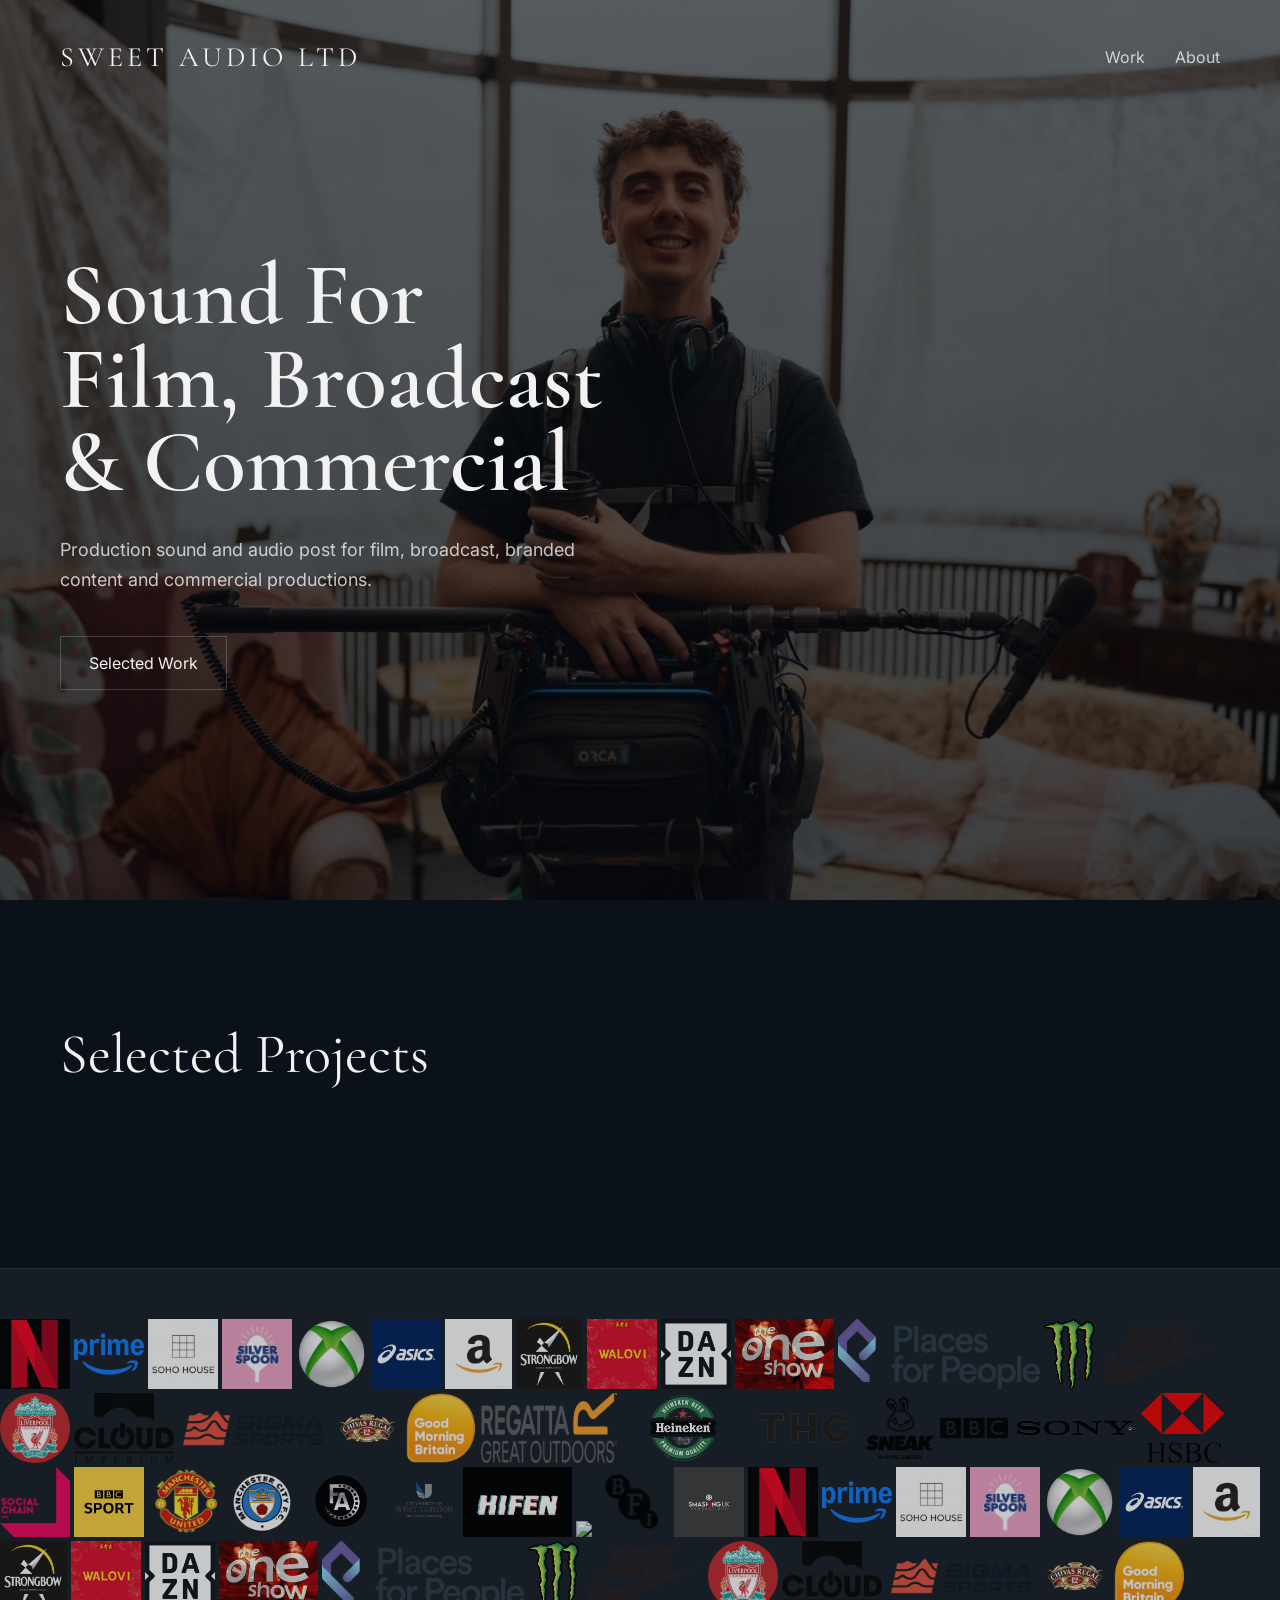
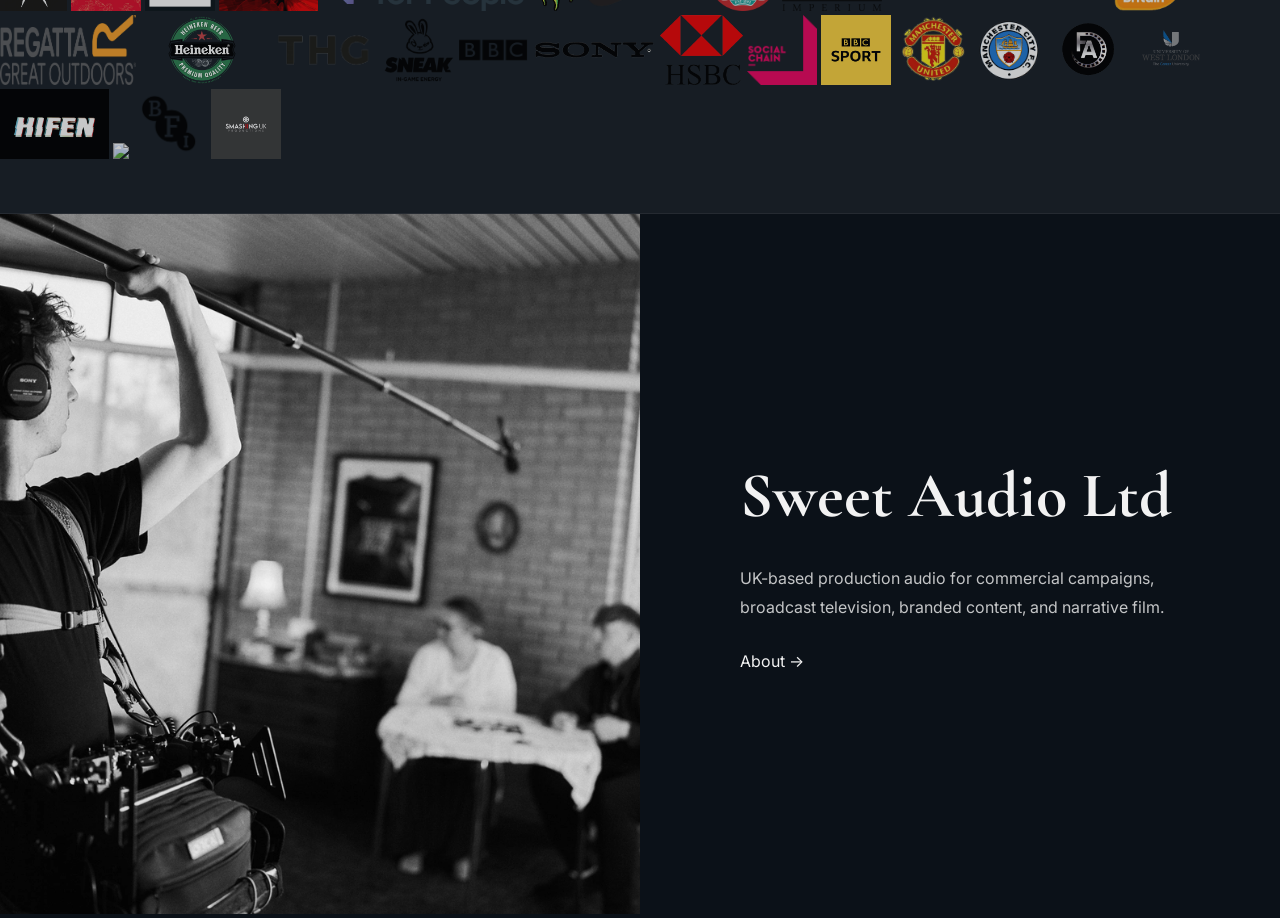
==== index.html @ a920b4ce "Update index.html new track" ====
<!DOCTYPE html>
<html lang="en">
<head>
  <link rel="preload" as="image" href="images/bts/hero.webp">
  <meta charset="UTF-8" />
  <meta name="viewport" content="width=device-width, initial-scale=1.0" />
  <title>Sweet Audio Ltd</title>

  <link rel="stylesheet" href="css/style.css" />

  <link rel="preconnect" href="https://fonts.googleapis.com">
  <link href="https://fonts.googleapis.com/css2?family=Cormorant+Garamond:wght@400;600&family=Inter:wght@300;400;500;600&display=swap" rel="stylesheet">
</head>

<body>

  <header class="hero">

    <div class="hero-bg"></div>

    <nav>
      <div class="logo">
        SWEET AUDIO LTD
      </div>

      <div class="nav-links">
        <a href="work.html">Work</a>
        <a href="about.html">About</a>
      </div>
    </nav>

    <div class="hero-content">
      <h1>
    Sound For<br>
    Film, Broadcast<br>
    & Commercial
  </h1>

      <p>
  Production sound and audio post for film, broadcast, branded content and commercial productions.
      </p>

      <a class="cta" href="work.html">
        Selected Work
      </a>
    </div>

  </header>

  <section class="featured">

    <div class="section-title">
      Selected Projects
    </div>

    <div class="projects-grid" id="projects-grid"></div>

  </section>

  <section class="logo-strip">

    <div class="logo-track" id="logoTrack">

  <img src="images/logos/netflix.png">
  <img src="images/logos/prime.png">
  <img src="images/logos/soho.png">
  <img src="images/logos/silver.png">
  <img src="images/logos/xbox.png">
  <img src="images/logos/asics.png">
  <img src="images/logos/amazon.png">
  <img src="images/logos/strongbow.png">
  <img src="images/logos/walovi.png">
  <img src="images/logos/dazn.png">
  <img src="images/logos/tos.png">
  <img src="images/logos/pfp.png">
  <img src="images/logos/monster.png">
  <img src="images/logos/nike.png">
  <img src="images/logos/lcfc.png">
  <img src="images/logos/cig.png">
  <img src="images/logos/sigma.png">
  <img src="images/logos/chivas.png">
  <img src="images/logos/gmb.png">
  <img src="images/logos/regatta.png">
  <img src="images/logos/heineken.png">
  <img src="images/logos/thg.png">
  <img src="images/logos/sneak.png">
  <img src="images/logos/bbc.png">
  <img src="images/logos/sony.png">
  <img src="images/logos/hsbc.png">
  <img src="images/logos/social.png">
  <img src="images/logos/bbcsport.png">
  <img src="images/logos/mufc.png">
  <img src="images/logos/mcfc.png">
  <img src="images/logos/fusion.png">
  <img src="images/logos/uwl.png">
  <img src="images/logos/hifen.png">
  <img src="images/logos/mol.png">
  <img src="images/logos/bfi.png">
  <img src="images/logos/smashing.png">

  <!-- duplicate for infinite loop -->

  <img src="images/logos/netflix.png">
  <img src="images/logos/prime.png">
  <img src="images/logos/soho.png">
  <img src="images/logos/silver.png">
  <img src="images/logos/xbox.png">
  <img src="images/logos/asics.png">
  <img src="images/logos/amazon.png">
  <img src="images/logos/strongbow.png">
  <img src="images/logos/walovi.png">
  <img src="images/logos/dazn.png">
  <img src="images/logos/tos.png">
  <img src="images/logos/pfp.png">
  <img src="images/logos/monster.png">
  <img src="images/logos/nike.png">
  <img src="images/logos/lcfc.png">
  <img src="images/logos/cig.png">
  <img src="images/logos/sigma.png">
  <img src="images/logos/chivas.png">
  <img src="images/logos/gmb.png">
  <img src="images/logos/regatta.png">
  <img src="images/logos/heineken.png">
  <img src="images/logos/thg.png">
  <img src="images/logos/sneak.png">
  <img src="images/logos/bbc.png">
  <img src="images/logos/sony.png">
  <img src="images/logos/hsbc.png">
  <img src="images/logos/social.png">
  <img src="images/logos/bbcsport.png">
  <img src="images/logos/mufc.png">
  <img src="images/logos/mcfc.png">
  <img src="images/logos/fusion.png">
  <img src="images/logos/uwl.png">
  <img src="images/logos/hifen.png">
  <img src="images/logos/mol.png">
  <img src="images/logos/bfi.png">
  <img src="images/logos/smashing.png">
</div>

  </section>

  <section class="about-preview">

    <div class="about-image">
      <img src="images/bts/boom-bw.webp">
    </div>

    <div class="about-text">

      <h2>
        Sweet Audio Ltd
      </h2>

      <p>
        UK-based production audio for commercial campaigns,
        broadcast television, branded content, and narrative film.
      </p>

      <a href="about.html">
        About →
      </a>

    </div>

  </section>

  <script src="js/projects.js"></script>
  <script src="js/main.js"></script>

</body>
</html>
---- css/style.css ----
*{
  margin:0;
  padding:0;
  box-sizing:border-box;
}

body{
  background:#0b1118;
  color:#f2f2f2;
  font-family:'Inter',sans-serif;
}

a{
  color:inherit;
  text-decoration:none;
}

.hero{
  height:100vh;
  position:relative;
  overflow:hidden;
}

.hero-bg{
  position:absolute;
  inset:0;

  background:
    linear-gradient(rgba(5,8,12,.65),rgba(5,8,12,.75)),
    url('../images/bts/hero.webp');

  background-size:cover;
  background-position:center;

  transform:scale(1.03);

  will-change: transform;

  opacity:0;

  animation:
    heroFade 1.2s ease forwards,
    slowZoom 30s linear infinite alternate;
}

@keyframes slowZoom{
  from{
    transform:scale(1.03);
  }

  to{
    transform:scale(1.05);
  }
}

@keyframes heroFade{
  from{
    opacity:0;
  }

  to{
    opacity:1;
  }
}

nav{
  position:relative;
  z-index:2;

  display:flex;
  justify-content:space-between;
  align-items:center;

  padding:40px 60px;
}

.logo{
  font-family:'Cormorant Garamond',serif;
  font-size:28px;
  letter-spacing:4px;
}

.nav-links{
  display:flex;
  gap:30px;
}

.nav-links a{
  opacity:.8;
  transition:.3s;
}

.nav-links a:hover{
  opacity:1;
}

.hero-content{
  position:relative;
  z-index:2;

  max-width:900px;

  padding:140px 60px;
}

.hero-content h1{
  font-family:'Cormorant Garamond',serif;

  font-size:88px;
  line-height:.95;

  font-weight:600;

  margin-bottom:30px;
}

.hero-content p{
  max-width:550px;

  font-size:18px;
  line-height:1.7;

  opacity:.8;

  margin-bottom:40px;
}

.cta{
  border:1px solid rgba(255,255,255,.2);

  padding:16px 28px;

  display:inline-block;

  transition:.3s;
}

.cta:hover{
  background:white;
  color:black;
}

.featured{
  padding:120px 60px;
}

.section-title{
  font-family:'Cormorant Garamond',serif;

  font-size:56px;

  margin-bottom:60px;
}

.projects-grid{
  display:grid;

  grid-template-columns:repeat(auto-fit,minmax(280px,1fr));

  gap:30px;
}

.project-card{
  position:relative;

  overflow:hidden;

  background:#111927;
}

.project-card img{
  width:100%;
  height:500px;

  object-fit:cover;

  transition:1s;
}

.project-card:hover img{
  transform:scale(1.05);
}

.project-overlay{
  position:absolute;

  inset:0;

  display:flex;
  flex-direction:column;
  justify-content:flex-end;

  padding:30px;

  background:linear-gradient(transparent,rgba(0,0,0,.85));
}

.project-overlay h3{
  font-size:30px;

  font-family:'Cormorant Garamond',serif;
}

.project-overlay p{
  opacity:.7;

  margin-top:10px;
}

.logo-strip{
  overflow:hidden;

  padding:50px 0;
  
  background:rgba(255,255,255,.05);

  border-top:1px solid rgba(255,255,255,.06);
  border-bottom:1px solid rgba(255,255,255,.06);
}

/*

.logo-track{
  display:flex;
  align-items:center;

  gap:55px;

  width:max-content;

  animation:scroll 90s linear infinite;
}

*/

.logo-track img{
  height:70px;

  width:auto;

  object-fit:contain;

  opacity:.8;

  filter:
    grayscale(10%)
    brightness(95%);

  transition:0.5s;
}

.logo-track img:hover{
  opacity:1;

  transform:scale(1.3);

  filter:
    grayscale(0%)
    brightness(100%);
}

@keyframes scroll{
  from{
    transform:translateX(0);
  }

  to{
    transform:translateX(-50%);
  }
}

.about-preview{
  display:grid;

  grid-template-columns:1fr 1fr;

  min-height:700px;
}

.about-image img{
  width:100%;
  height:100%;

  object-fit:cover;
}

.about-text{
  padding:100px;

  display:flex;
  flex-direction:column;
  justify-content:center;
}

.about-text h2{
  font-size:64px;

  font-family:'Cormorant Garamond',serif;

  margin-bottom:30px;
}

.about-text p{
  line-height:1.8;

  opacity:.8;

  max-width:500px;

  margin-bottom:30px;
}

@media(max-width:900px){

  .hero-content h1{
    font-size:56px;
  }

  nav{
    padding:30px;
  }

  .hero-content{
    padding:120px 30px;
  }

  .featured{
    padding:80px 30px;
  }

  .about-preview{
    grid-template-columns:1fr;
  }

  .about-text{
    padding:60px 30px;
  }

}

.project-fallback{
  height:500px;

  display:flex;
  flex-direction:column;
  justify-content:flex-end;

  padding:40px;

  background:
    linear-gradient(
      rgba(10,15,20,.3),
      rgba(10,15,20,.95)
    ),
    url('../images/bts/hero.jpg');

  background-size:cover;
  background-position:center;

  transition:1s;
}

.project-card:hover .project-fallback{
  transform:scale(1.03);
}

.project-fallback span{
  opacity:.6;

  margin-bottom:12px;

  letter-spacing:2px;

  text-transform:uppercase;

  font-size:12px;
}

.project-fallback h3{
  font-size:38px;

  line-height:1.1;

  font-family:'Cormorant Garamond',serif;
}

.project-overlay span{

  margin-top:12px;

  opacity:.65;

  font-size:14px;

  line-height:1.5;

}

.instagram-section{
    padding: 120px 5vw;
}

.instagram-section h2{
    font-size: 64px;
    font-weight: 300;
    margin-bottom: 60px;
}

.instagram-grid{
    display: grid;
    grid-template-columns: repeat(auto-fit,minmax(320px,1fr));
    gap: 40px;
}

.instagram-media{
    background: #111;
    border-radius: 12px;
    overflow: hidden;
}

.project-card{
  position:relative;

  overflow:hidden;

  background:#111927;

  opacity:0;
  transform:translateY(40px);

  animation:projectFade .8s ease forwards;
}

@keyframes projectFade{

  to{
    opacity:1;
    transform:translateY(0);
  }

}
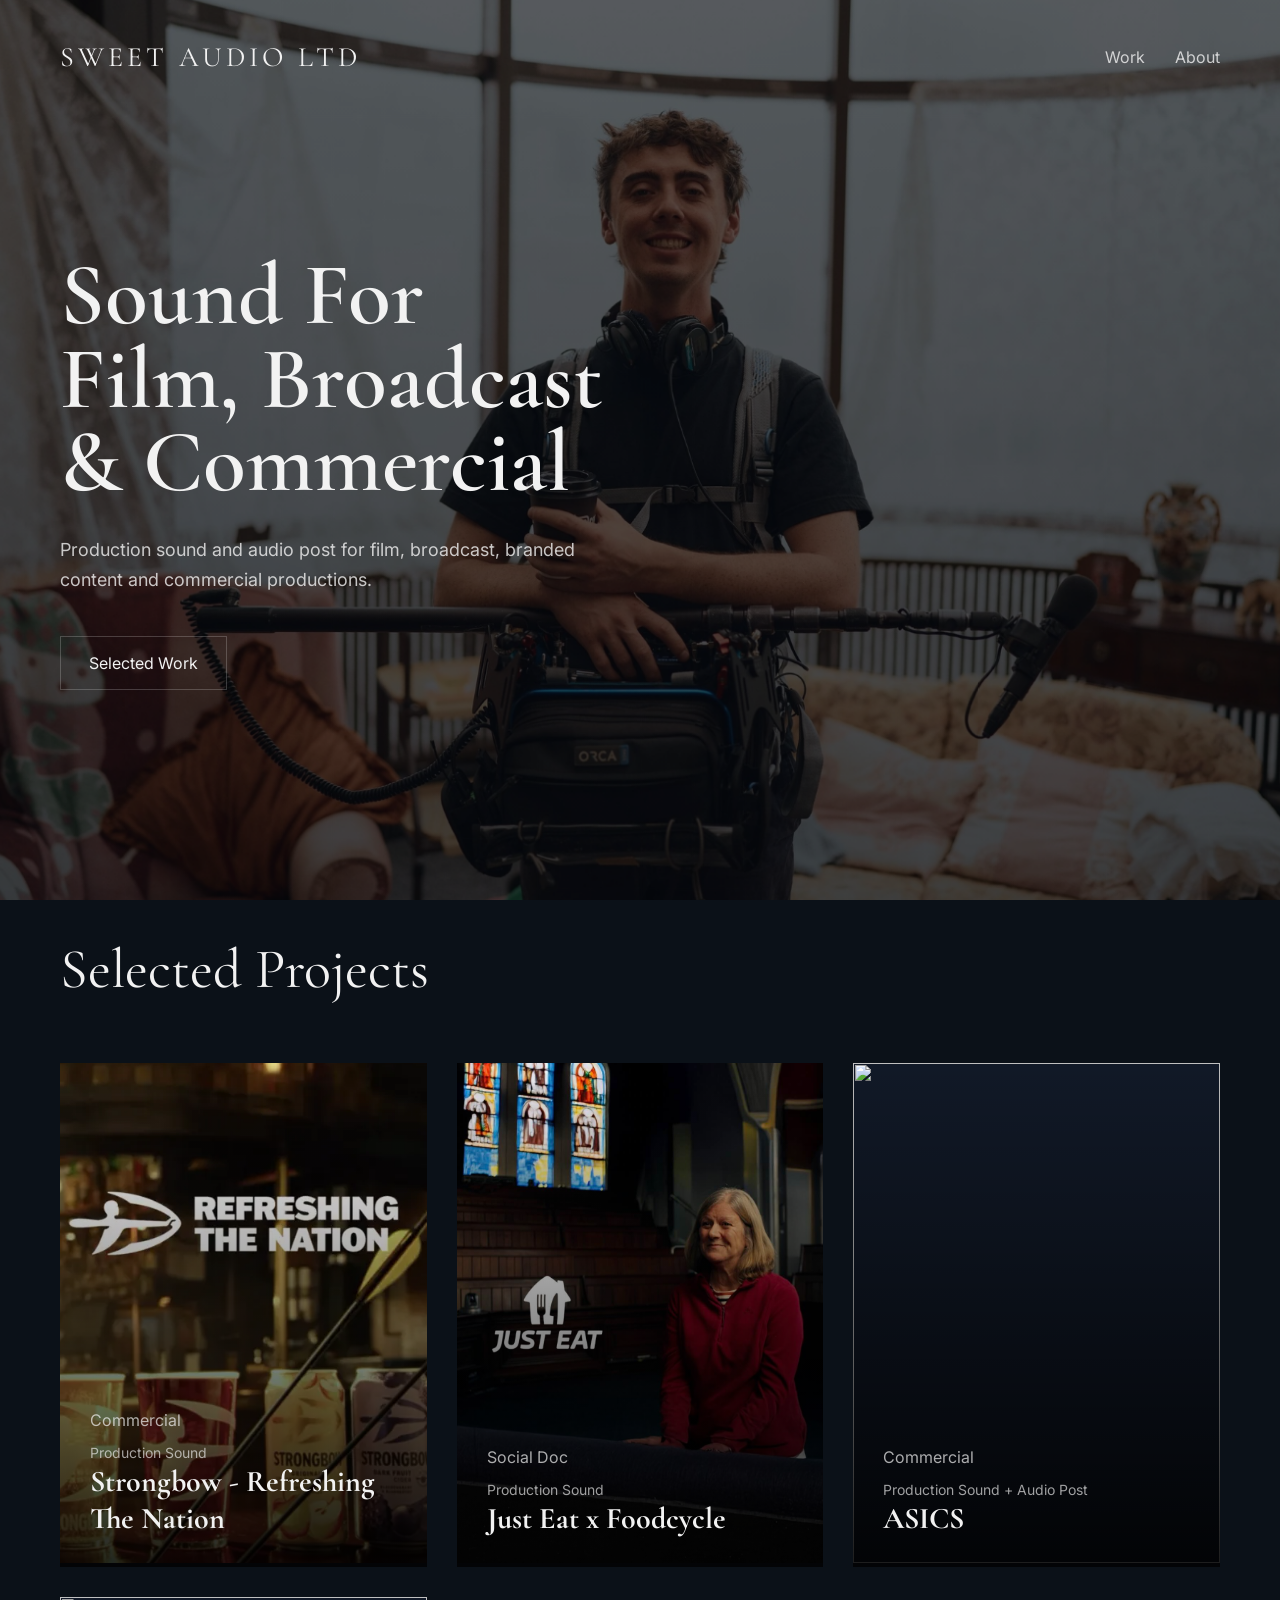
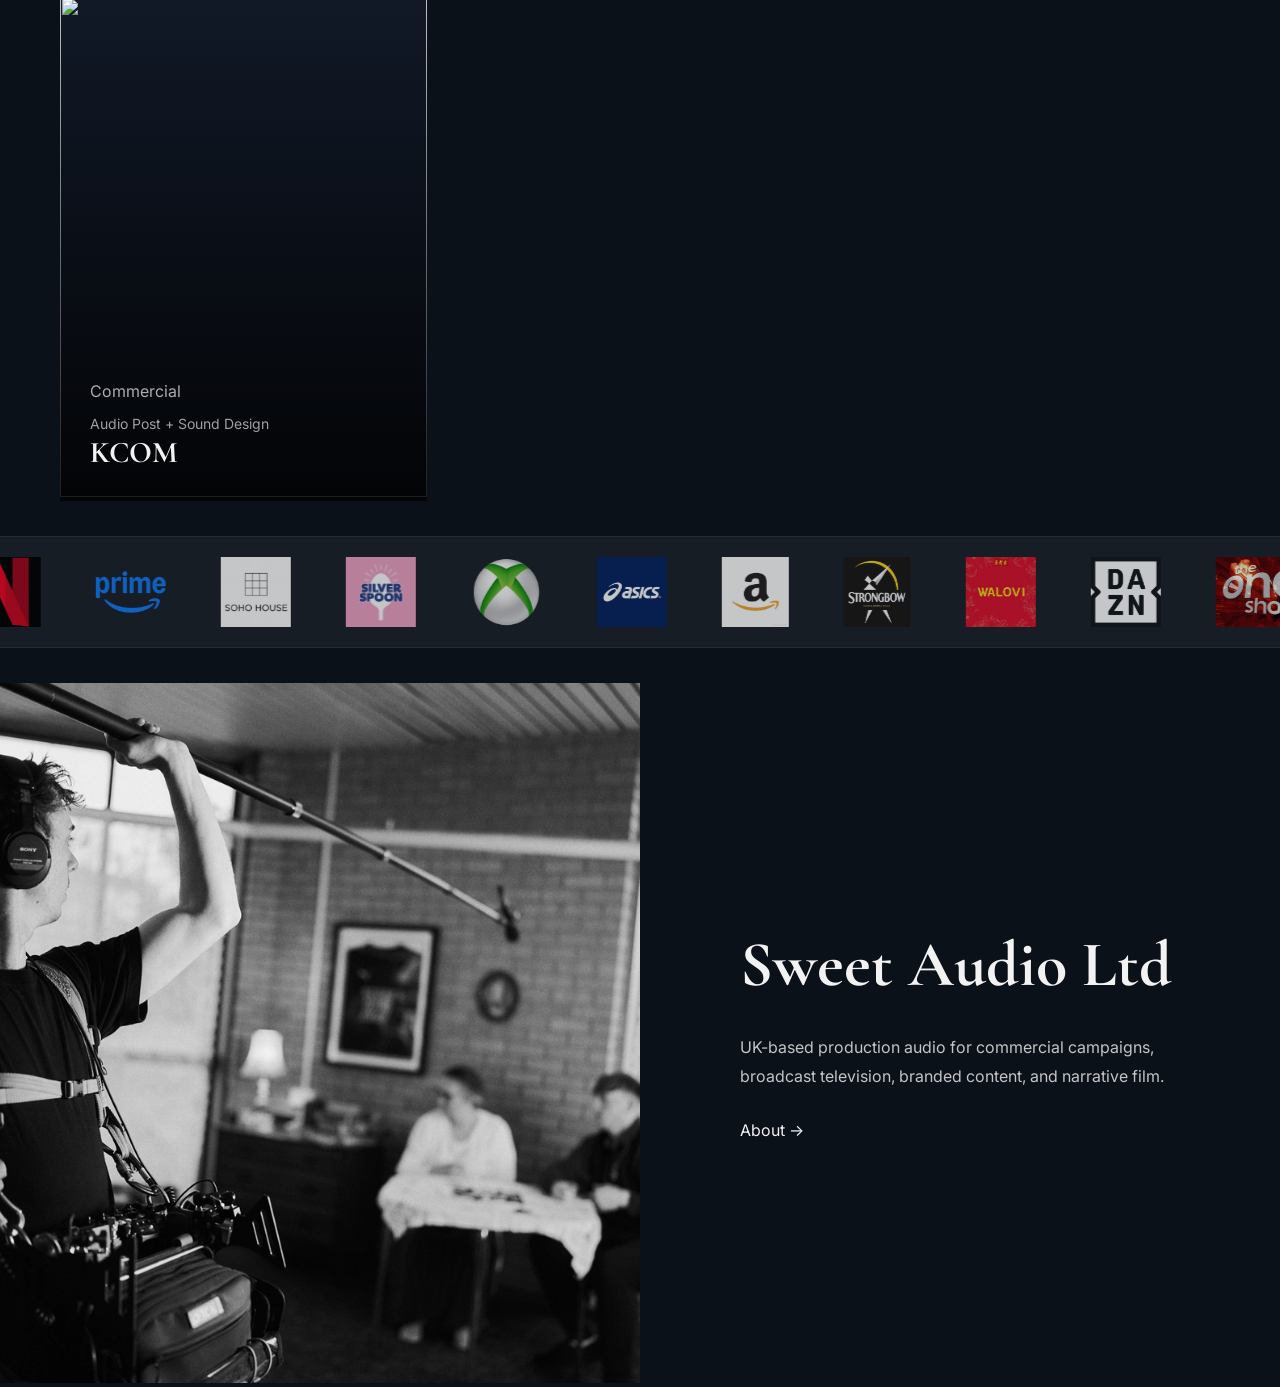
==== commit 673b23b2: "Update index.html" ====
--- a/index.html
+++ b/index.html
@@ -24,7 +24,7 @@
       </div>
 
       <div class="nav-links">
-        <a href="work.html">Work</a>
+        <a href="work">Work</a>
         <a href="about.html">About</a>
       </div>
     </nav>
@@ -40,7 +40,7 @@
   Production sound and audio post for film, broadcast, branded content and commercial productions.
       </p>
 
-      <a class="cta" href="work.html">
+      <a class="cta" href="work">
         Selected Work
       </a>
     </div>
--- a/css/style.css
+++ b/css/style.css
@@ -141,7 +141,7 @@
 }
 
 .featured{
-  padding:120px 60px;
+  padding:35px 60px;
 }
 
 .section-title{
@@ -210,7 +210,8 @@
 .logo-strip{
   overflow:hidden;
 
-  padding:50px 0;
+  padding:20px 0;
+  margin-bottom:35px;
   
   background:rgba(255,255,255,.05);
 
@@ -218,7 +219,6 @@
   border-bottom:1px solid rgba(255,255,255,.06);
 }
 
-/*
 
 .logo-track{
   display:flex;
@@ -227,11 +227,15 @@
   gap:55px;
 
   width:max-content;
-
-  animation:scroll 90s linear infinite;
-}
-
-*/
+  cursor:grab;
+  user-select:none;
+
+  will-change:transform;
+}
+
+.logo-track:active{
+  cursor:grabbing;
+}
 
 .logo-track img{
   height:70px;
@@ -257,16 +261,6 @@
   filter:
     grayscale(0%)
     brightness(100%);
-}
-
-@keyframes scroll{
-  from{
-    transform:translateX(0);
-  }
-
-  to{
-    transform:translateX(-50%);
-  }
 }
 
 .about-preview{
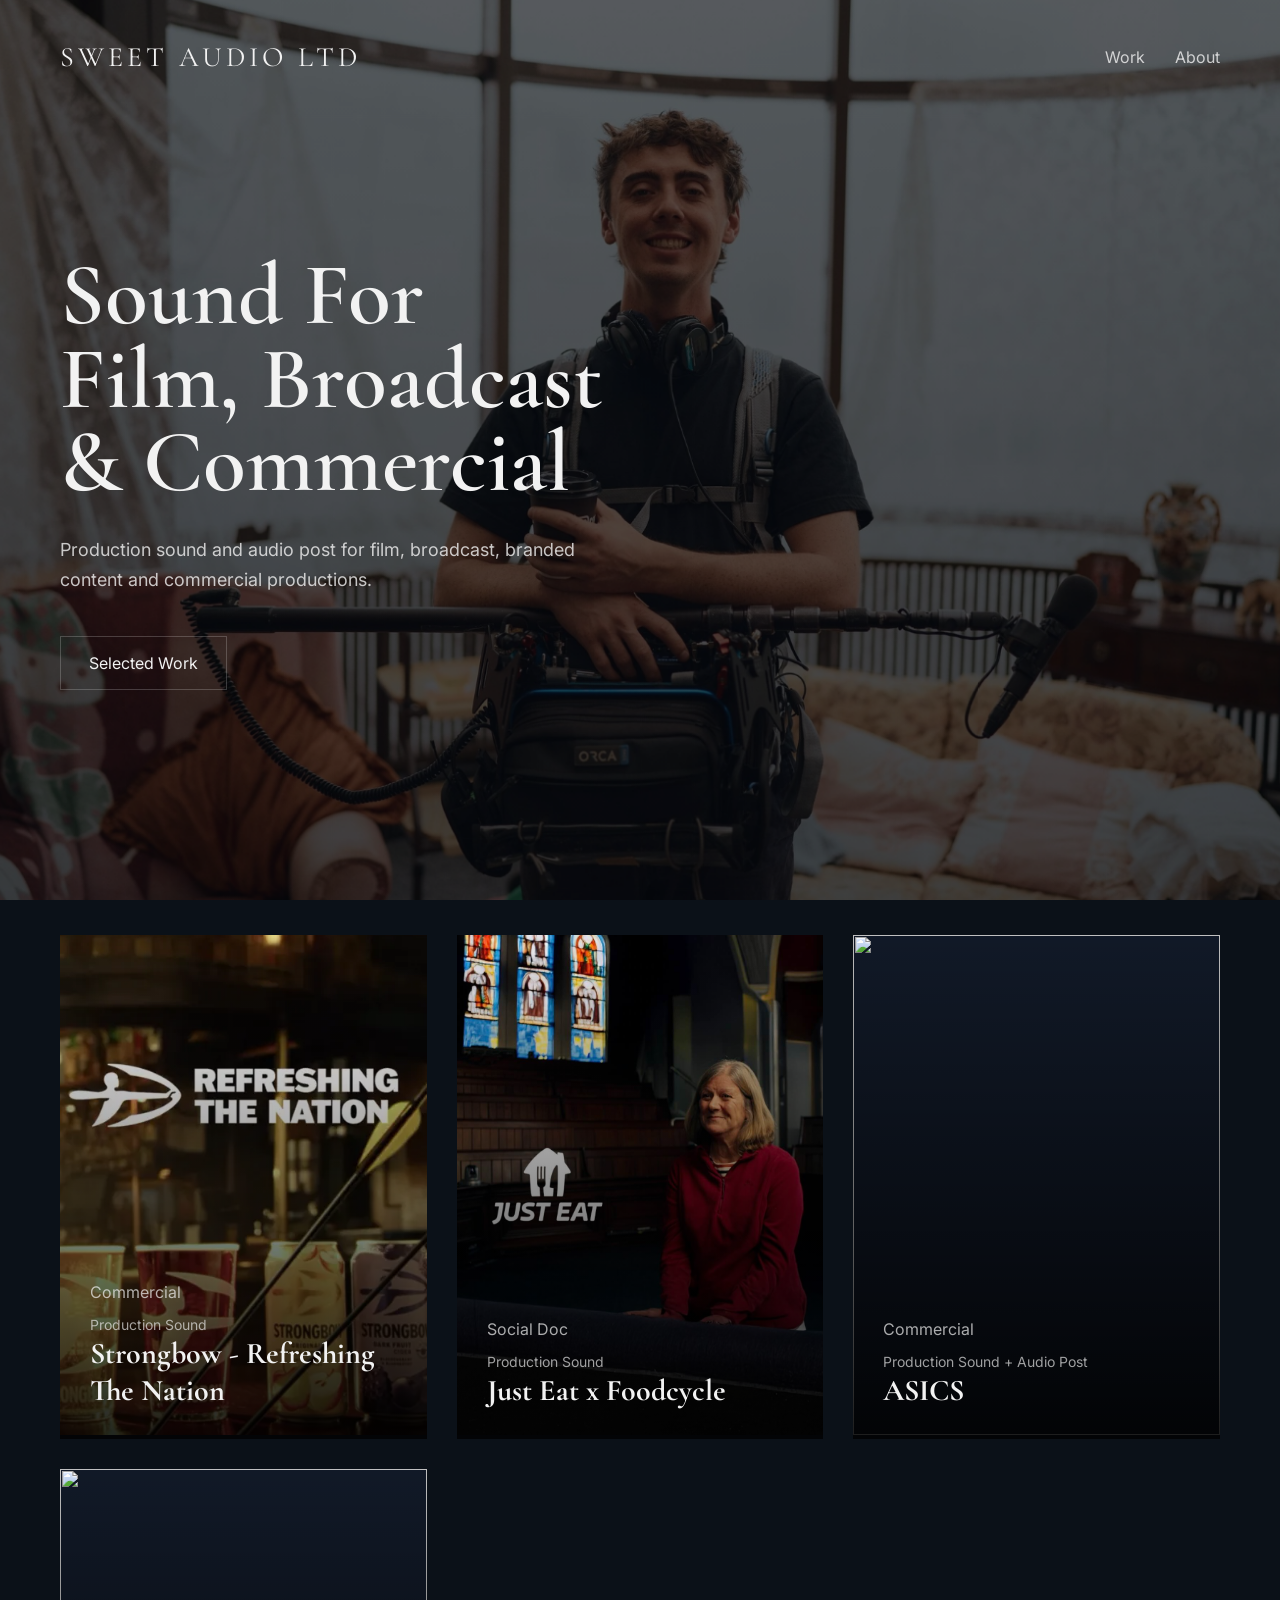
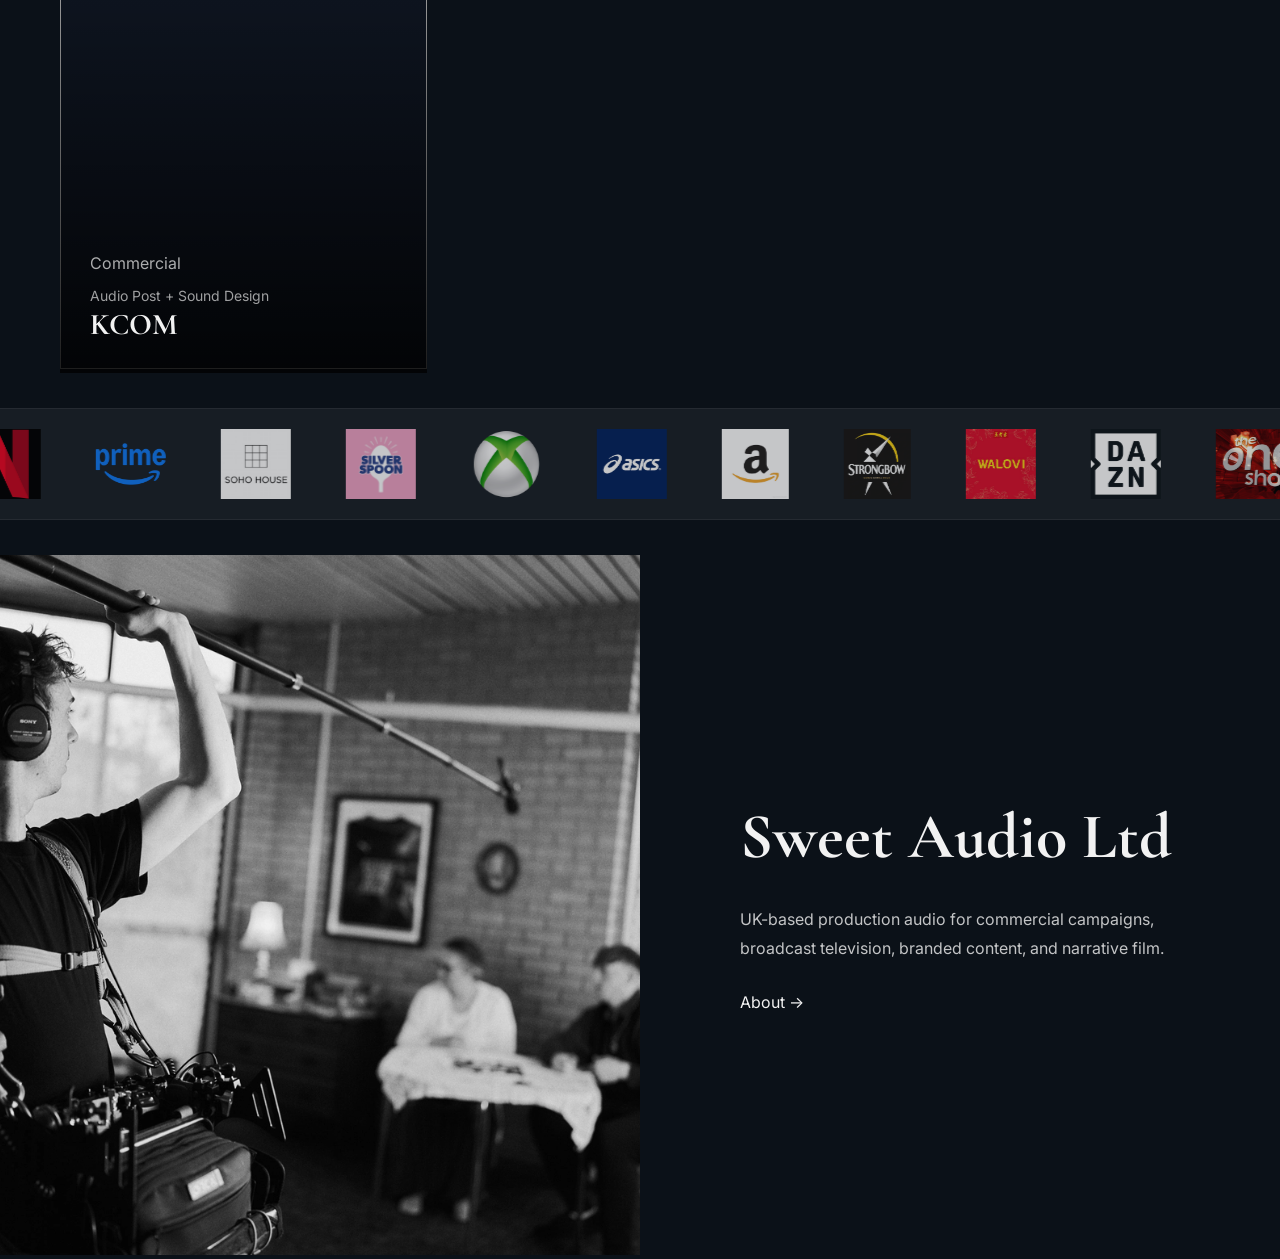
==== commit 02c724af: "remove selected projects title home" ====
--- a/index.html
+++ b/index.html
@@ -48,10 +48,6 @@
   </header>
 
   <section class="featured">
-
-    <div class="section-title">
-      Selected Projects
-    </div>
 
     <div class="projects-grid" id="projects-grid"></div>
 
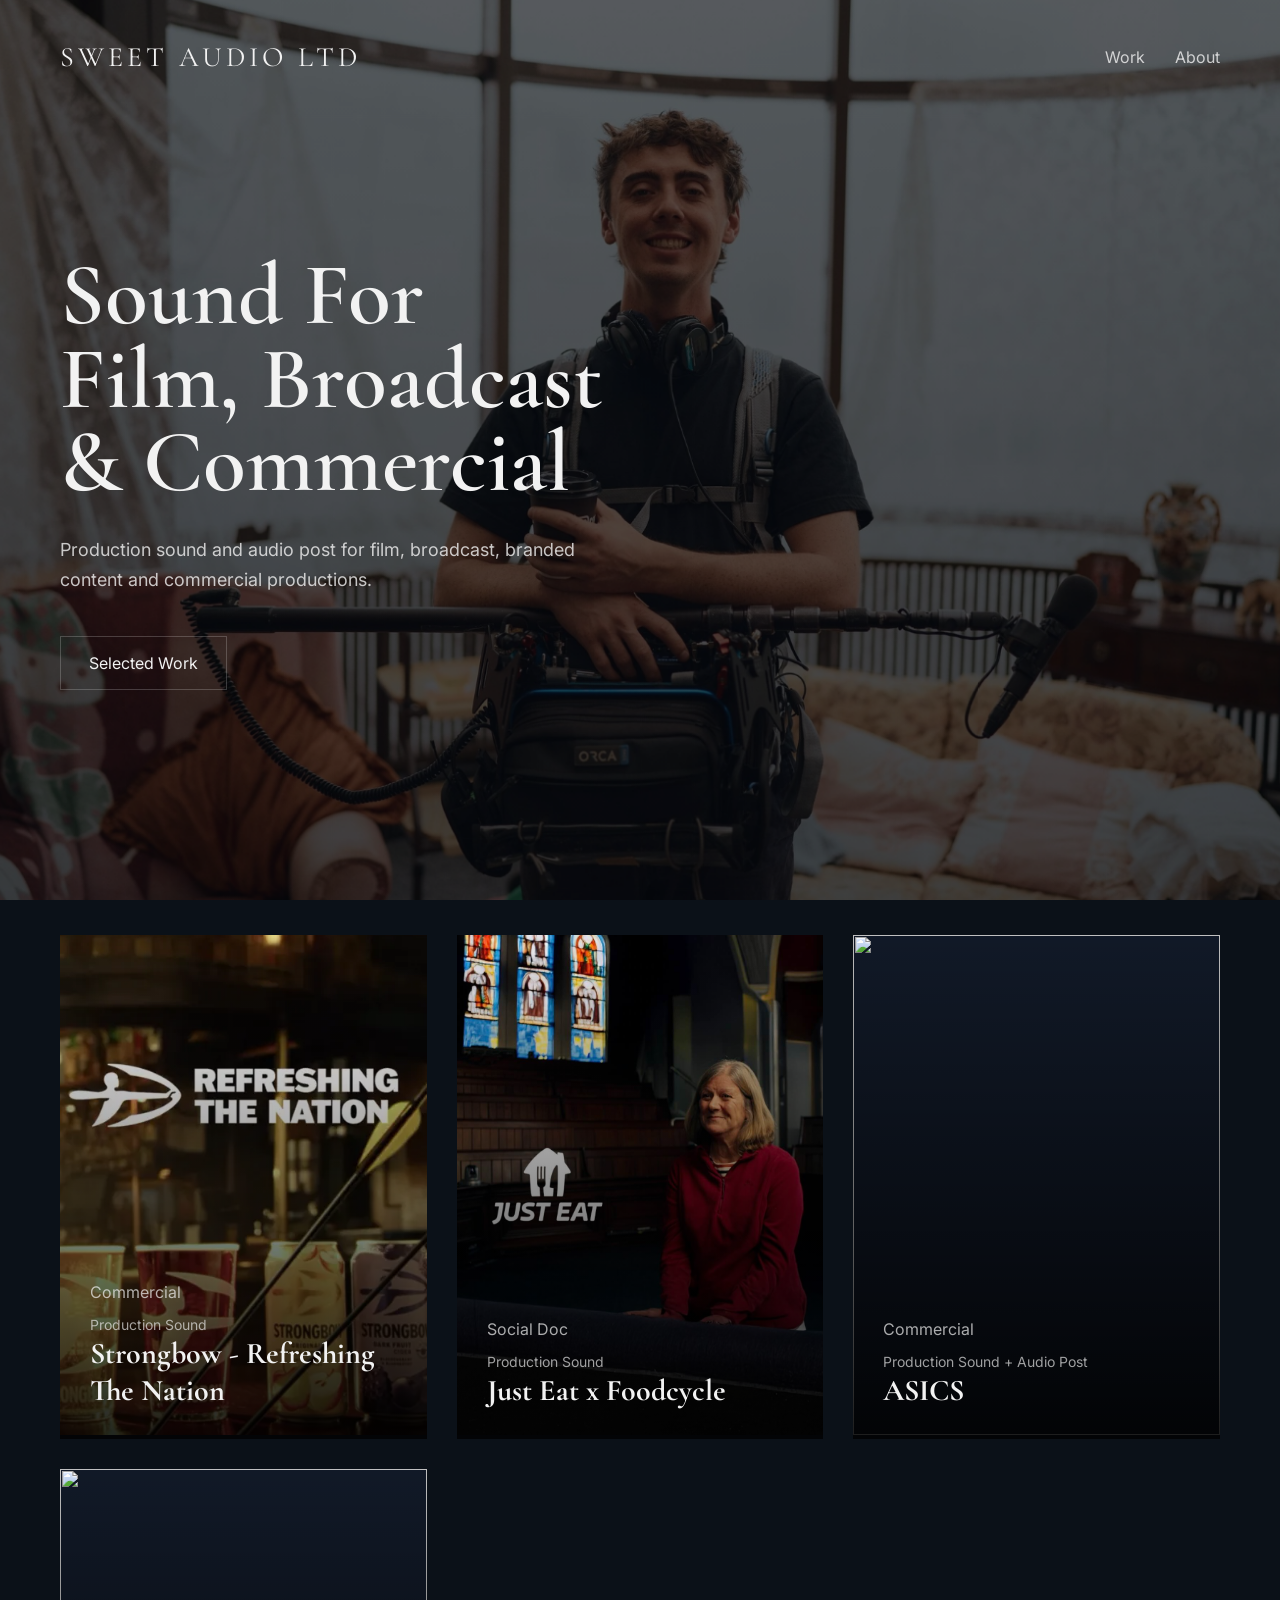
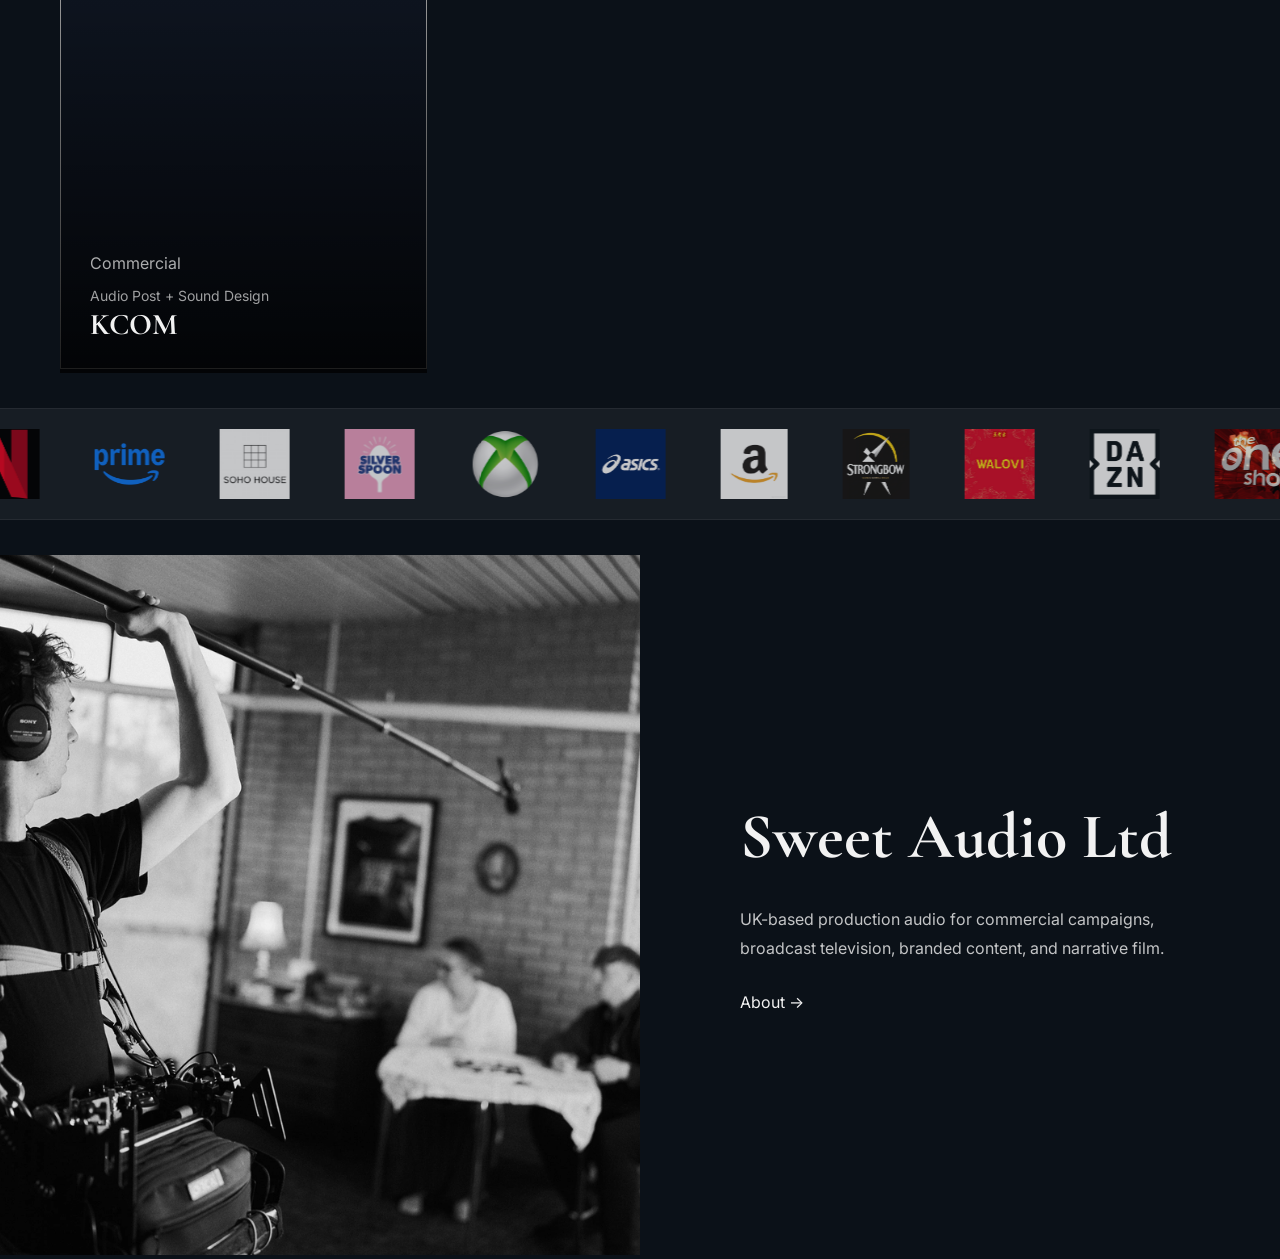
==== commit 334cf29d: "remove .html on about" ====
--- a/index.html
+++ b/index.html
@@ -25,7 +25,7 @@
 
       <div class="nav-links">
         <a href="work">Work</a>
-        <a href="about.html">About</a>
+        <a href="about">About</a>
       </div>
     </nav>
 
@@ -153,7 +153,7 @@
         broadcast television, branded content, and narrative film.
       </p>
 
-      <a href="about.html">
+      <a href="about">
         About →
       </a>
 
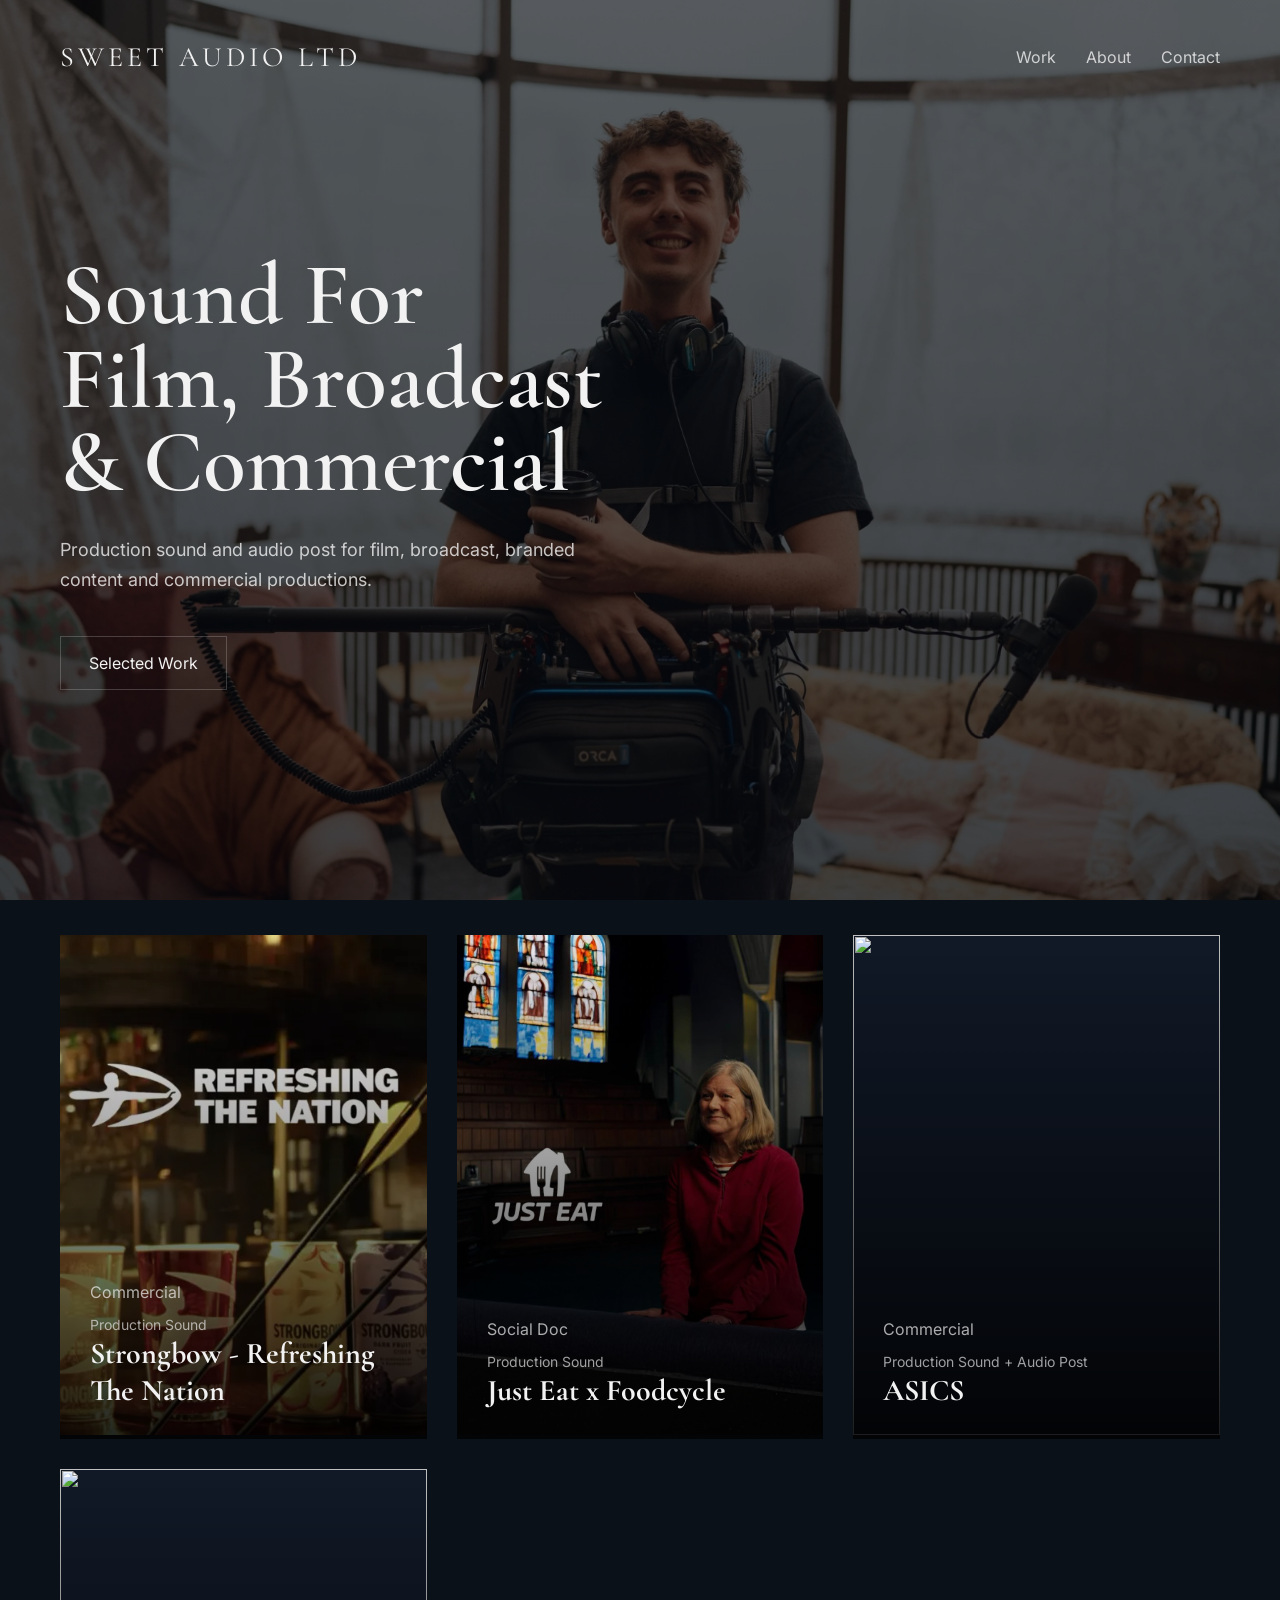
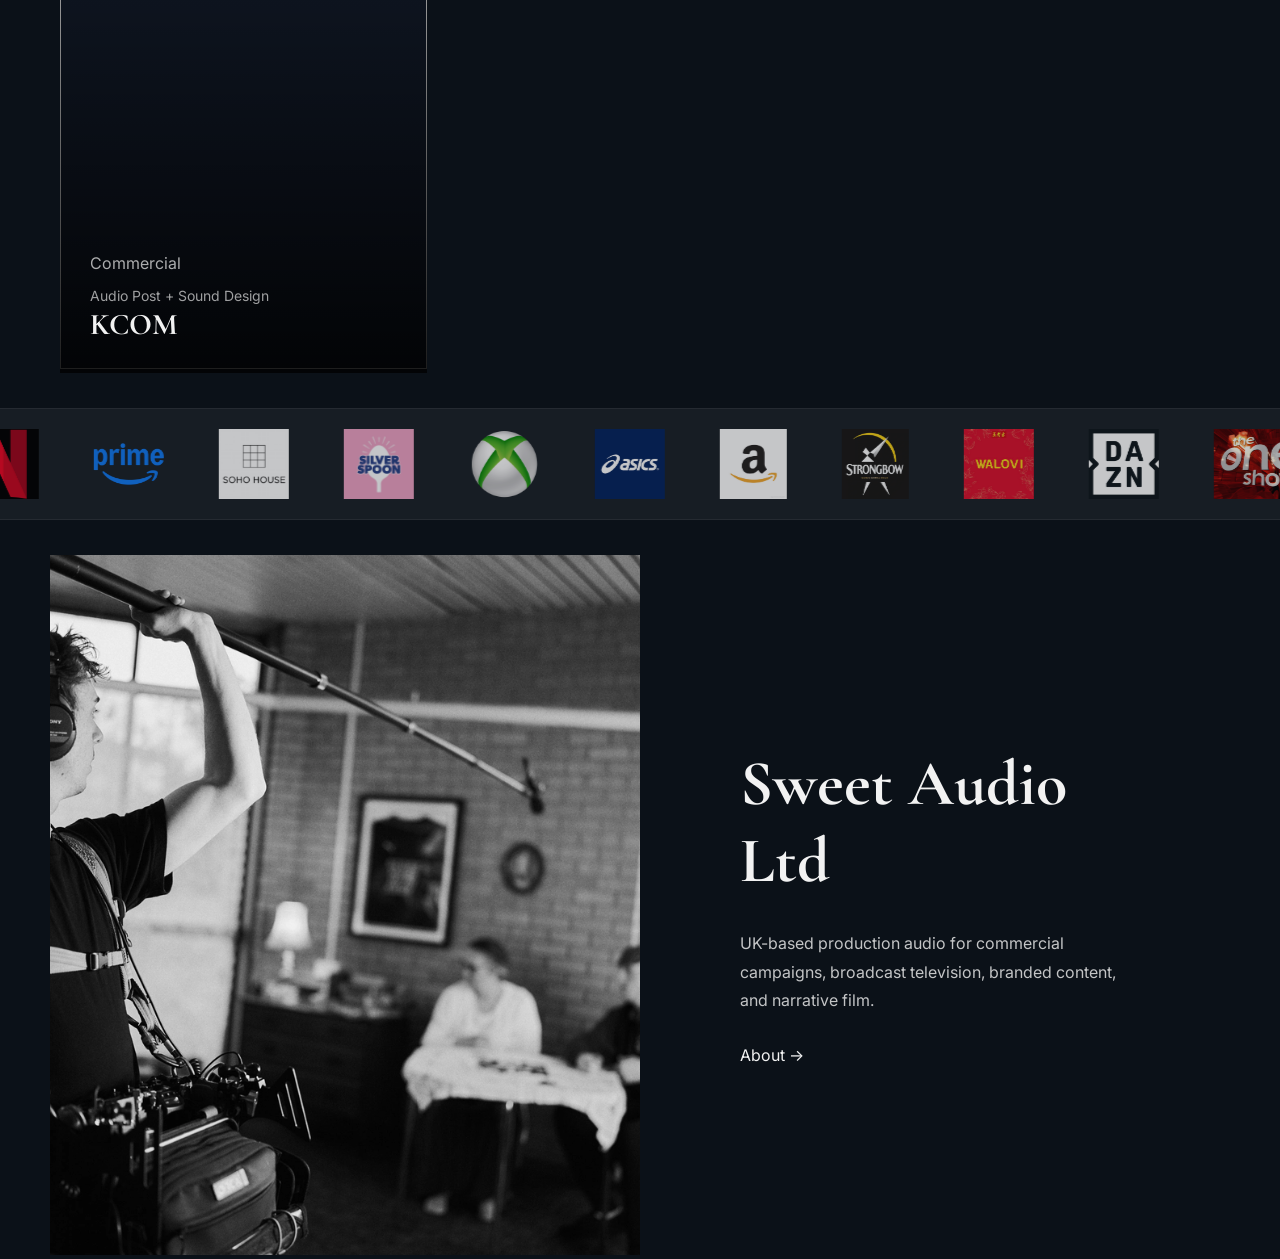
==== commit a0feac10: "add contact page" ====
--- a/index.html
+++ b/index.html
@@ -26,6 +26,7 @@
       <div class="nav-links">
         <a href="work">Work</a>
         <a href="about">About</a>
+        <a href="/contact">Contact</a>
       </div>
     </nav>
 
--- a/css/style.css
+++ b/css/style.css
@@ -263,12 +263,11 @@
     brightness(100%);
 }
 
-.about-preview{
-  display:grid;
-
-  grid-template-columns:1fr 1fr;
-
-  min-height:700px;
+.about-preview {
+  display: grid;
+  grid-template-columns: 1fr 1fr;
+  min-height: 700px;
+  margin: 0 50px;
 }
 
 .about-image img{
@@ -432,4 +431,211 @@
     transform:translateY(0);
   }
 
+}
+
+.about-intro {
+  display: grid;
+  grid-template-columns: 0.8fr 1.2fr;
+  margin: 0 50px;
+  align-items: start;
+}
+
+.about-right {
+  min-width: 0;
+}
+
+.about-story {
+  display: grid;
+  grid-template-columns: 1.2fr 1fr;
+  gap: 50px;
+  padding: 80px;
+  min-height: 0;
+  border-top: 1px solid rgba(255,255,255,.12);
+}
+
+.about-story-heading p {
+  font-size: 13px;
+  letter-spacing: 2px;
+  opacity: .6;
+  margin-bottom: 30px;
+}
+
+.about-story-heading h2 {
+  font-family: 'Cormorant Garamond', serif;
+  font-size: 64px;
+  line-height: .95;
+  font-weight: 400;
+  margin: 0;
+}
+
+.about-story-text {
+  align-self: center;
+  max-width: 560px;
+}
+
+.about-story-text p {
+  font-size: 20px;
+  line-height: 1.7;
+  opacity: .8;
+  margin-bottom: 30px;
+}
+
+.about-intro-image {
+  overflow: hidden;
+}
+
+.about-intro-image img {
+  width: 100%;
+  height: 100%;
+  object-fit: cover;
+}
+
+.about-intro-text {
+  min-height: 80vh;
+  padding: 80px;
+  display: flex;
+  flex-direction: column;
+  justify-content: center;
+}
+
+.about-intro-text {
+  padding: 80px;
+  display: flex;
+  flex-direction: column;
+  justify-content: center;
+}
+
+.about-intro-text h1 {
+  font-family:'Cormorant Garamond',serif;
+  font-size:72px;
+  line-height:.95;
+  font-weight:400;
+  margin:20px 0 30px;
+}
+
+.about-services {
+  padding: 80px;
+}
+
+.about-services-heading {
+  display: grid;
+  grid-template-columns: 1.2fr 1fr;
+  gap: 80px;
+  margin-bottom: 60px;
+}
+
+.about-services-heading p {
+  font-size: 13px;
+  letter-spacing: 2px;
+  opacity: .6;
+}
+
+.about-services-heading h2 {
+  font-family: 'Cormorant Garamond', serif;
+  font-size: 64px;
+  line-height: .95;
+  font-weight: 400;
+  margin: 0;
+}
+
+.services-grid {
+  display: grid;
+  grid-template-columns: 1fr 1fr;
+  gap: 1px;
+  background: rgba(255,255,255,.12);
+  border-top: 1px solid rgba(255,255,255,.12);
+  border-bottom: 1px solid rgba(255,255,255,.12);
+}
+
+.service {
+  padding: 60px;
+  min-height: 260px;
+  background: #0b1118;
+}
+
+.service h3 {
+  font-family: 'Cormorant Garamond', serif;
+  font-size: 38px;
+  font-weight: 400;
+  margin-bottom: 20px;
+}
+
+.service p {
+  max-width: 500px;
+  font-size: 17px;
+  line-height: 1.7;
+  opacity: .75;
+}
+
+.service-wide {
+  grid-column: 1 / -1;
+  min-height: 320px;
+}
+
+.service-kicker {
+  font-size: 13px !important;
+  letter-spacing: 2px;
+  opacity: .6 !important;
+  margin-bottom: 25px;
+}
+
+.service-wide h3 {
+  font-size: 56px;
+}
+
+.service-credit {
+  display: block;
+  margin-top: 35px;
+  font-size: 13px;
+  letter-spacing: 1px;
+  opacity: .5;
+}
+
+.contact-page {
+  min-height: calc(100vh - 120px);
+  display: flex;
+  align-items: center;
+  justify-content: center;
+  padding: 80px 50px;
+}
+
+.contact-content {
+  width: min(600px, 100%);
+  text-align: center;
+}
+
+.contact-content h1 {
+  font-family: "Cormorant Garamond", serif;
+  font-size: clamp(48px, 6vw, 80px);
+  font-weight: 400;
+  margin: 0 0 60px;
+}
+
+.contact-links {
+  display: flex;
+  flex-direction: column;
+  align-items: center;
+  gap: 24px;
+}
+
+.contact-link {
+  display: flex;
+  align-items: center;
+  justify-content: center;
+  gap: 18px;
+  color: #fff;
+  text-decoration: none;
+  font-size: 18px;
+  opacity: .8;
+  transition: opacity .3s ease;
+}
+
+.contact-link:hover {
+  opacity: 1;
+}
+
+.contact-link img {
+  width: 24px;
+  height: 24px;
+  object-fit: contain;
 }
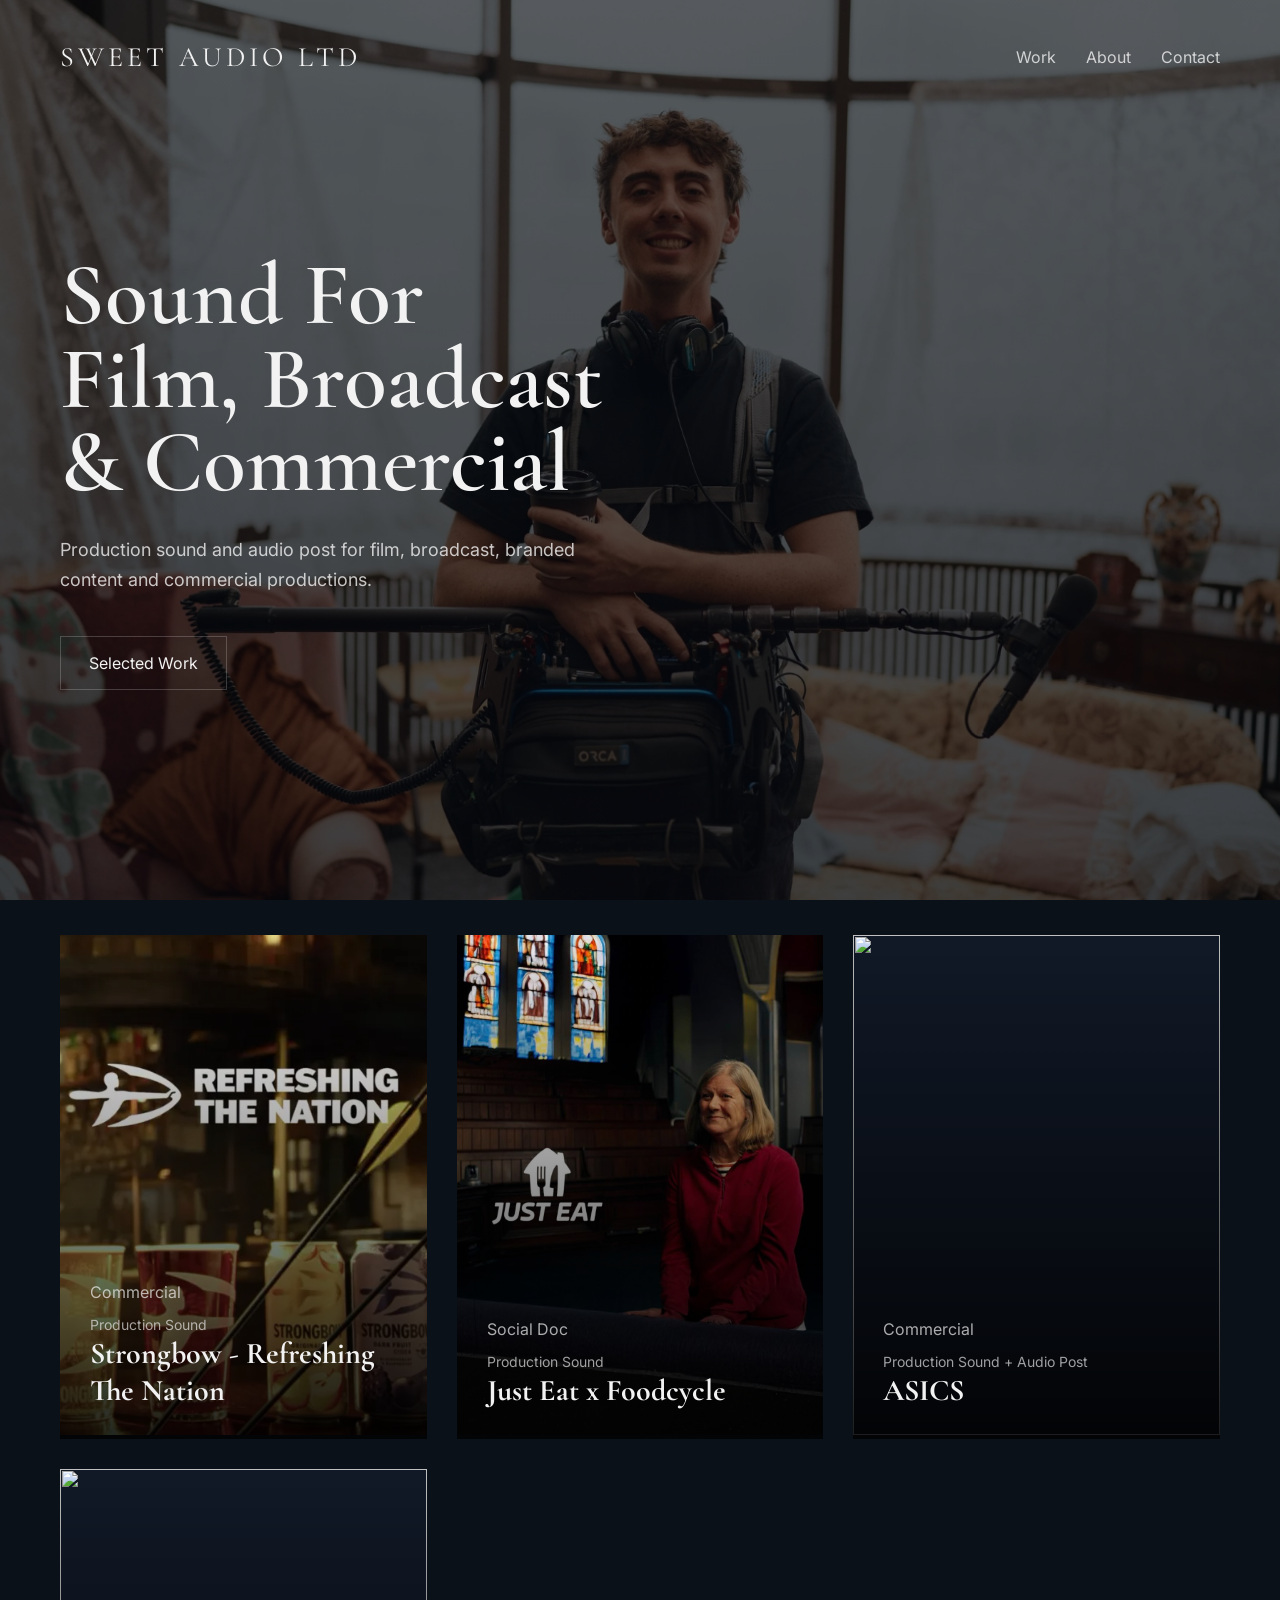
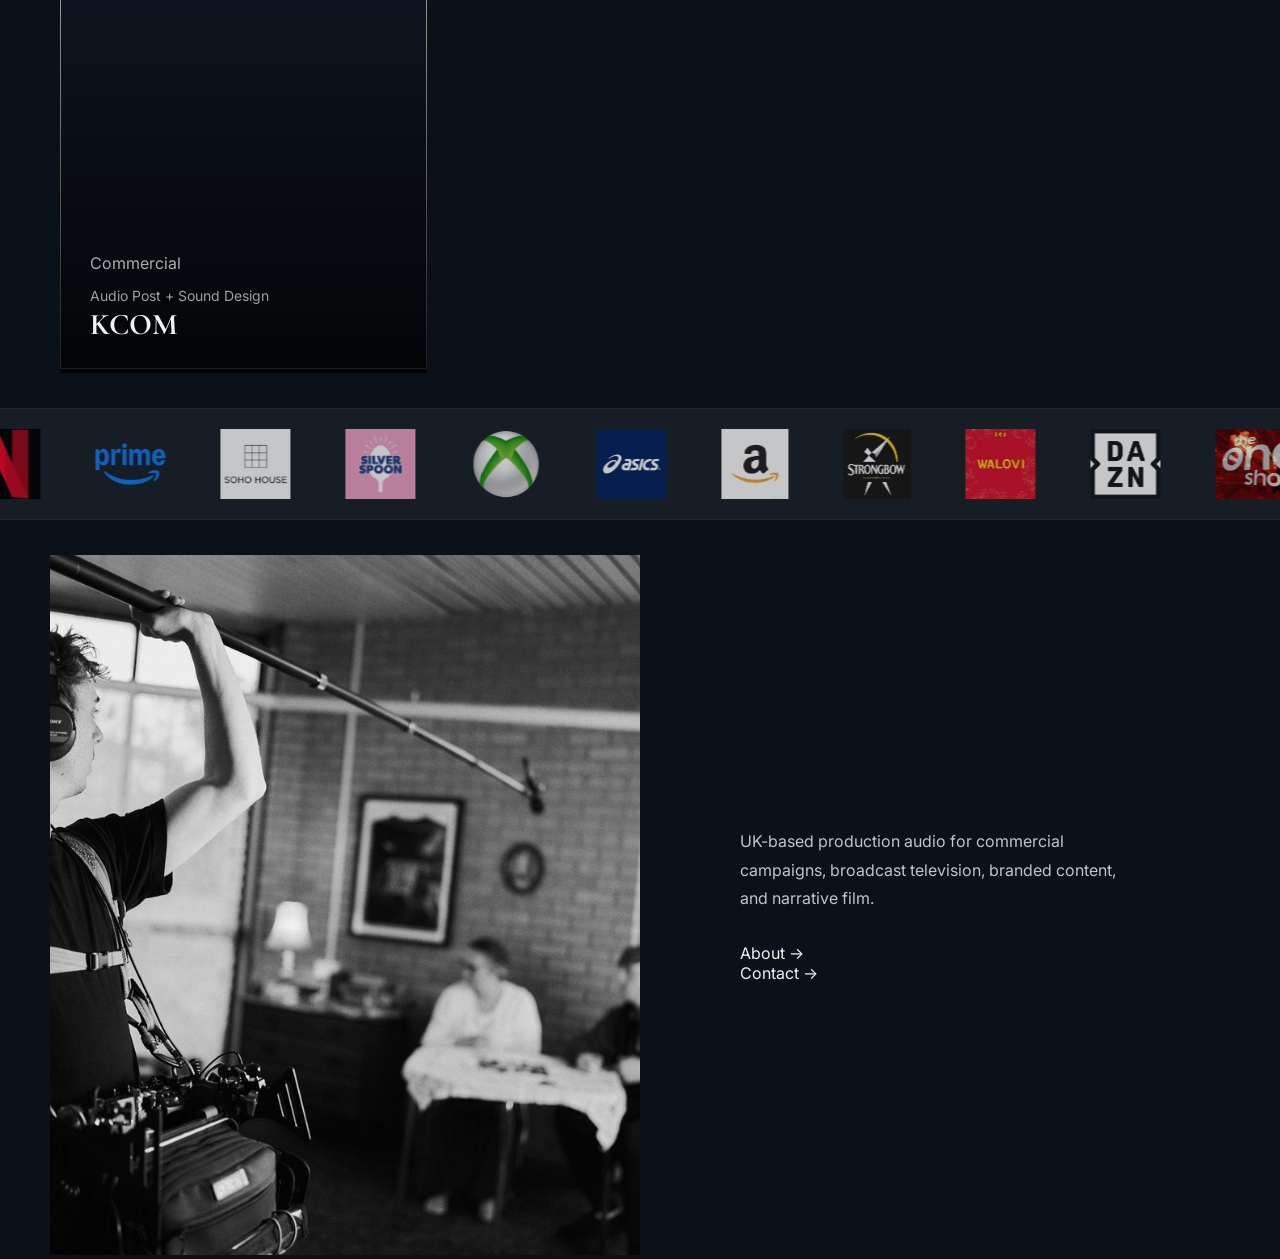
==== commit f2aa809c: "home bottom section" ====
--- a/index.html
+++ b/index.html
@@ -145,10 +145,6 @@
 
     <div class="about-text">
 
-      <h2>
-        Sweet Audio Ltd
-      </h2>
-
       <p>
         UK-based production audio for commercial campaigns,
         broadcast television, branded content, and narrative film.
@@ -156,6 +152,10 @@
 
       <a href="about">
         About →
+      </a>
+      
+      <a href="contact">
+        Contact →
       </a>
 
     </div>
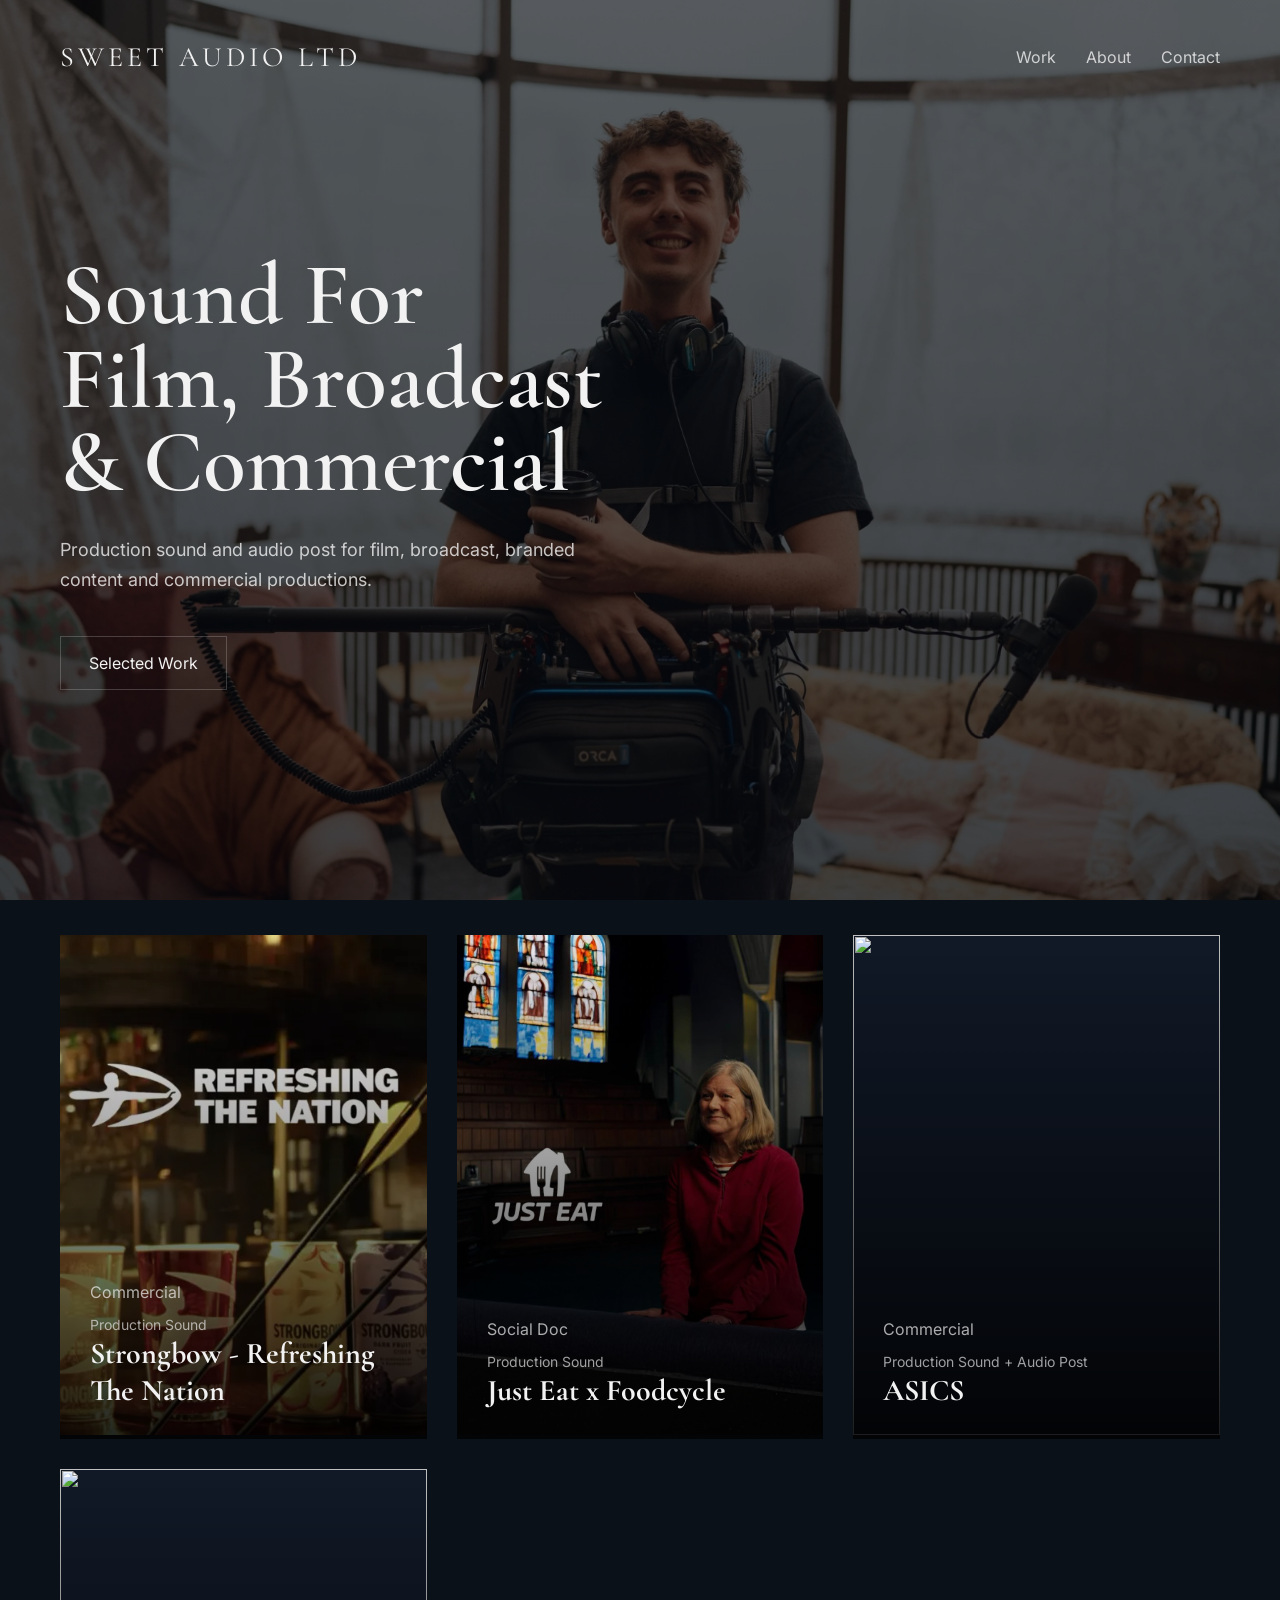
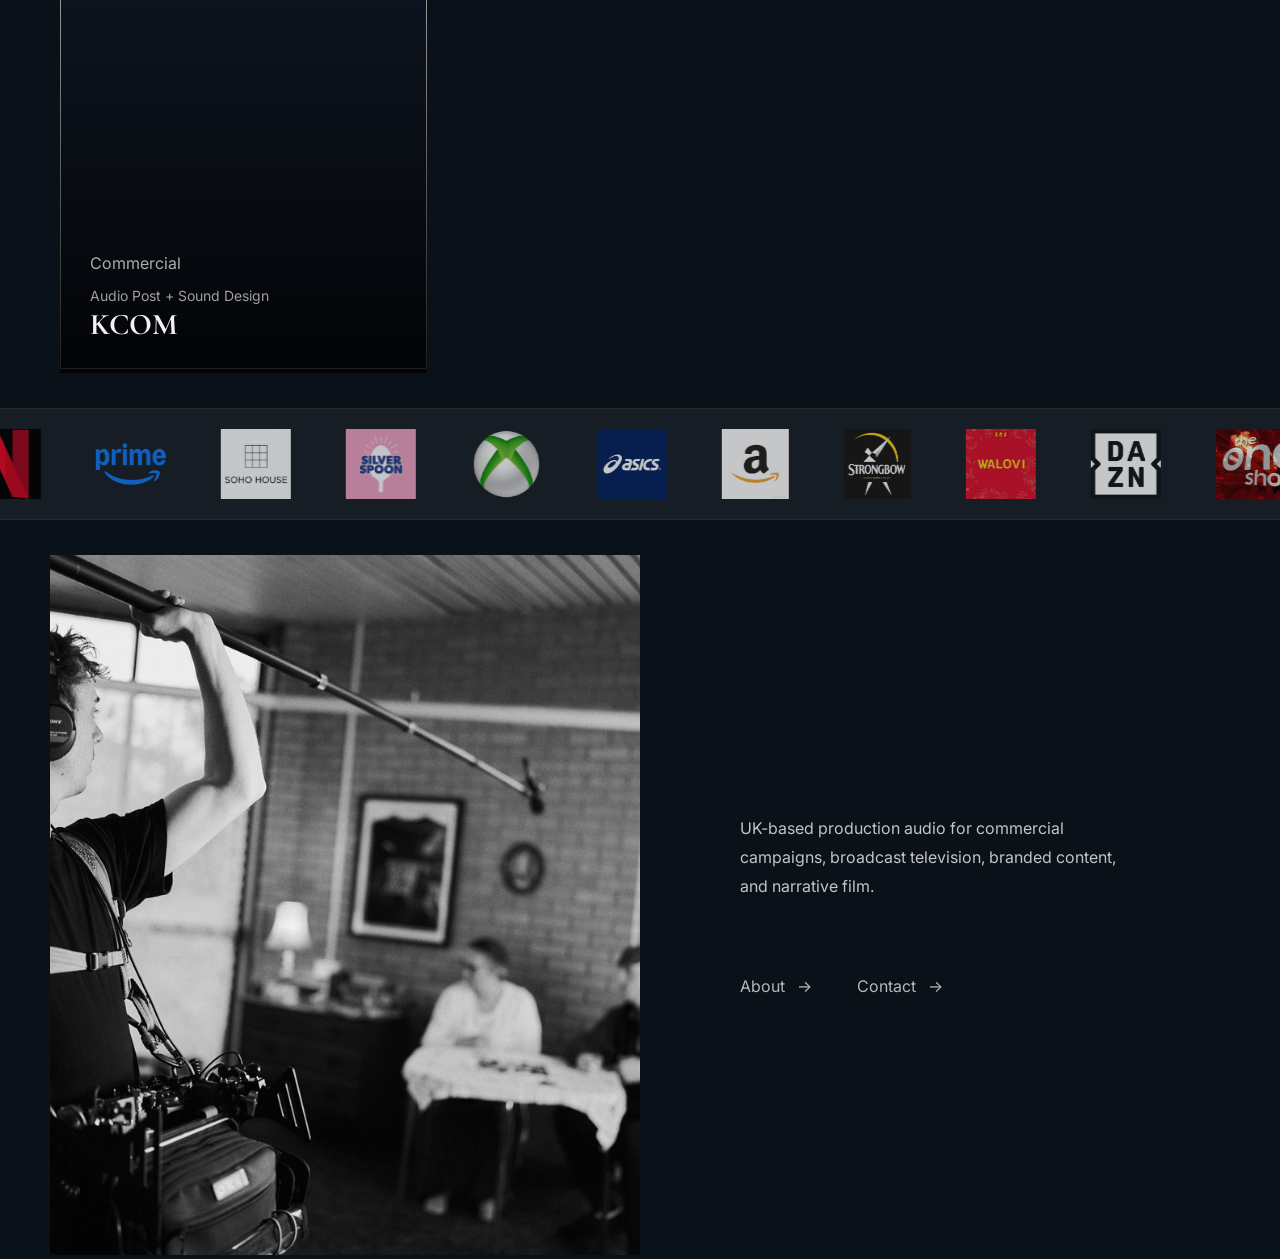
==== commit 3f06e3f1: "css and stuff" ====
--- a/index.html
+++ b/index.html
@@ -150,13 +150,11 @@
         broadcast television, branded content, and narrative film.
       </p>
 
-      <a href="about">
-        About →
-      </a>
-      
-      <a href="contact">
-        Contact →
-      </a>
+
+<div class="about-preview-links">
+  <a href="/about">About <span>→</span></a>
+  <a href="/contact">Contact <span>→</span></a>
+</div>
 
     </div>
 
--- a/css/style.css
+++ b/css/style.css
@@ -321,13 +321,19 @@
     padding:80px 30px;
   }
 
-  .about-preview{
-    grid-template-columns:1fr;
-  }
-
-  .about-text{
-    padding:60px 30px;
-  }
+.about-preview {
+  display: grid;
+  grid-template-columns: 1fr 1fr;
+  min-height: 560px;
+  margin: 0 50px;
+}
+
+.about-text {
+  padding: 70px 90px;
+  display: flex;
+  flex-direction: column;
+  justify-content: center;
+}
 
 }
 
@@ -596,7 +602,7 @@
   display: flex;
   align-items: center;
   justify-content: center;
-  padding: 80px 50px;
+  padding: 40px 50px 120px;
 }
 
 .contact-content {
@@ -635,7 +641,35 @@
 }
 
 .contact-link img {
-  width: 24px;
-  height: 24px;
+  width: 40px;
+  height: 40px;
   object-fit: contain;
+}
+
+.about-preview-links {
+  display: flex;
+  gap: 45px;
+  margin-top: 45px;
+}
+
+.about-preview-links a {
+  color: #fff;
+  text-decoration: none;
+  font-size: 16px;
+  opacity: .7;
+  transition: opacity .3s ease;
+}
+
+.about-preview-links a:hover {
+  opacity: 1;
+}
+
+.about-preview-links span {
+  display: inline-block;
+  margin-left: 8px;
+  transition: transform .3s ease;
+}
+
+.about-preview-links a:hover span {
+  transform: translateX(5px);
 }
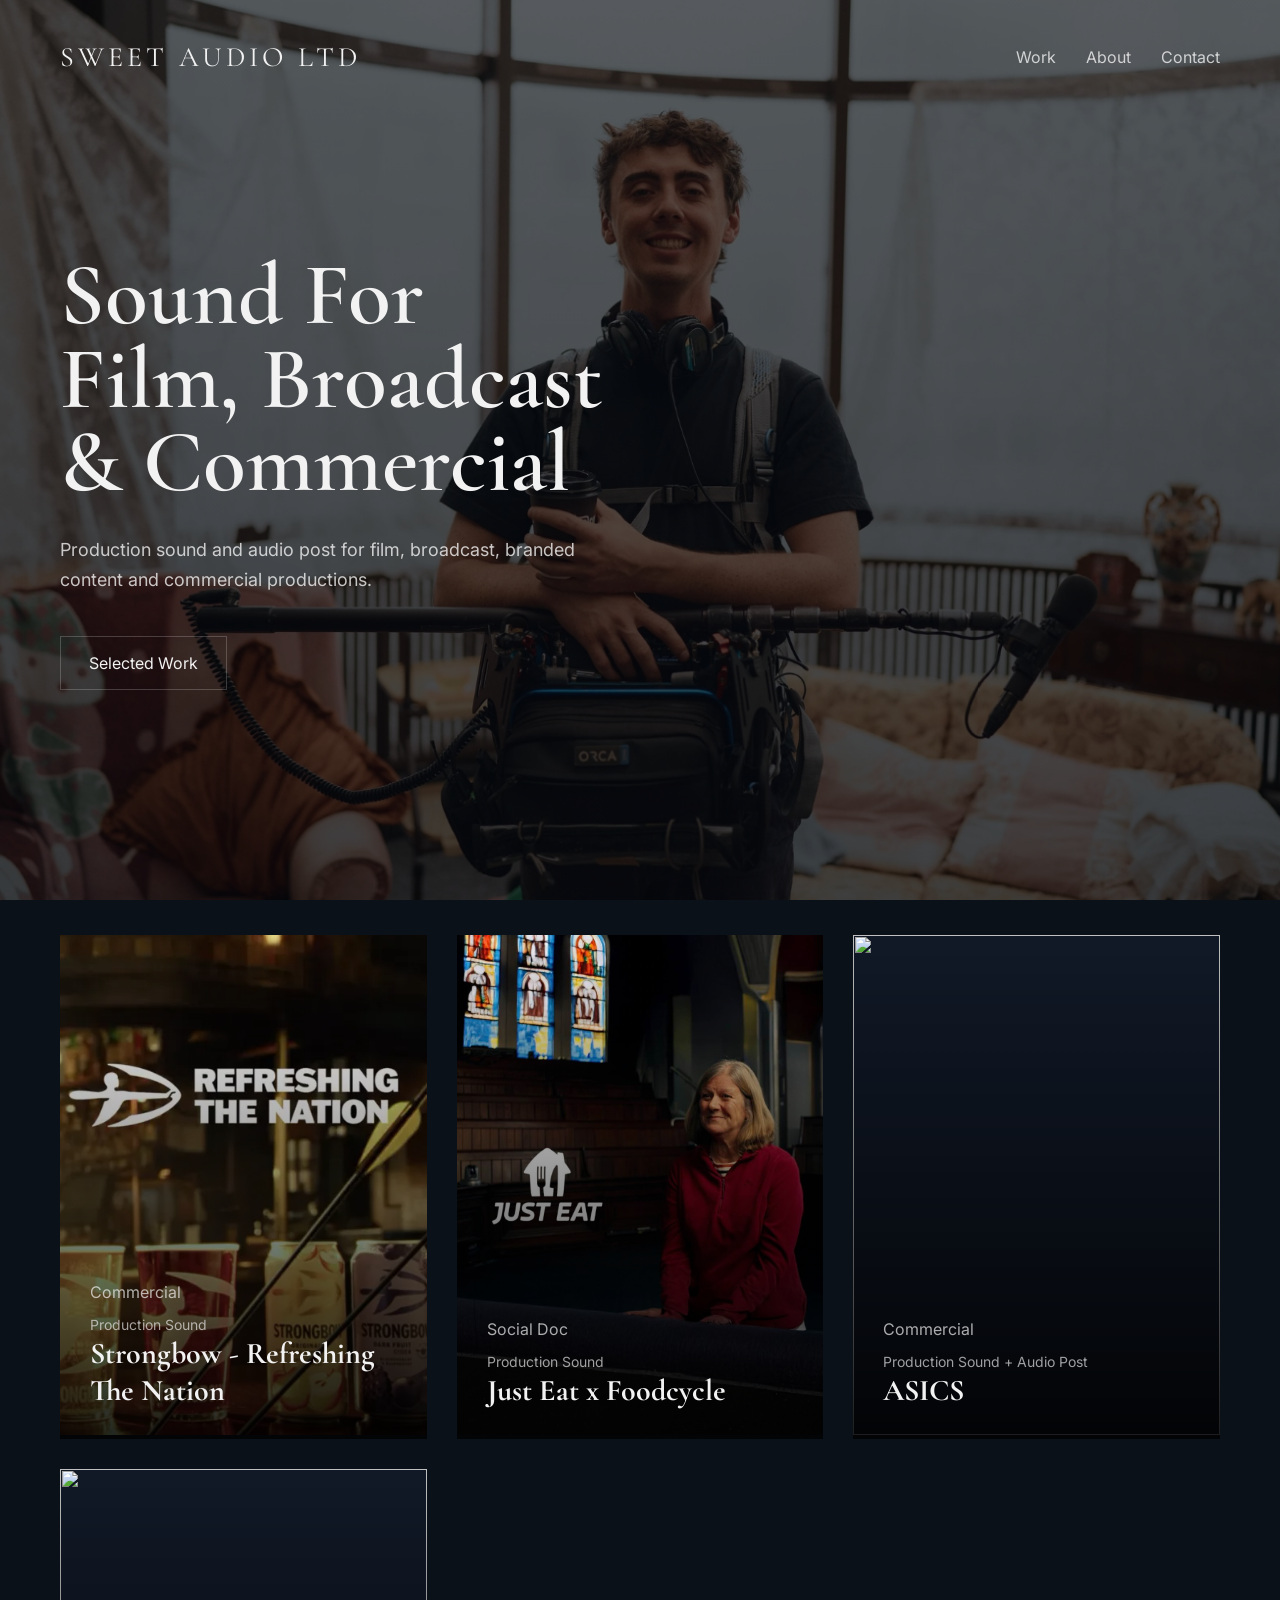
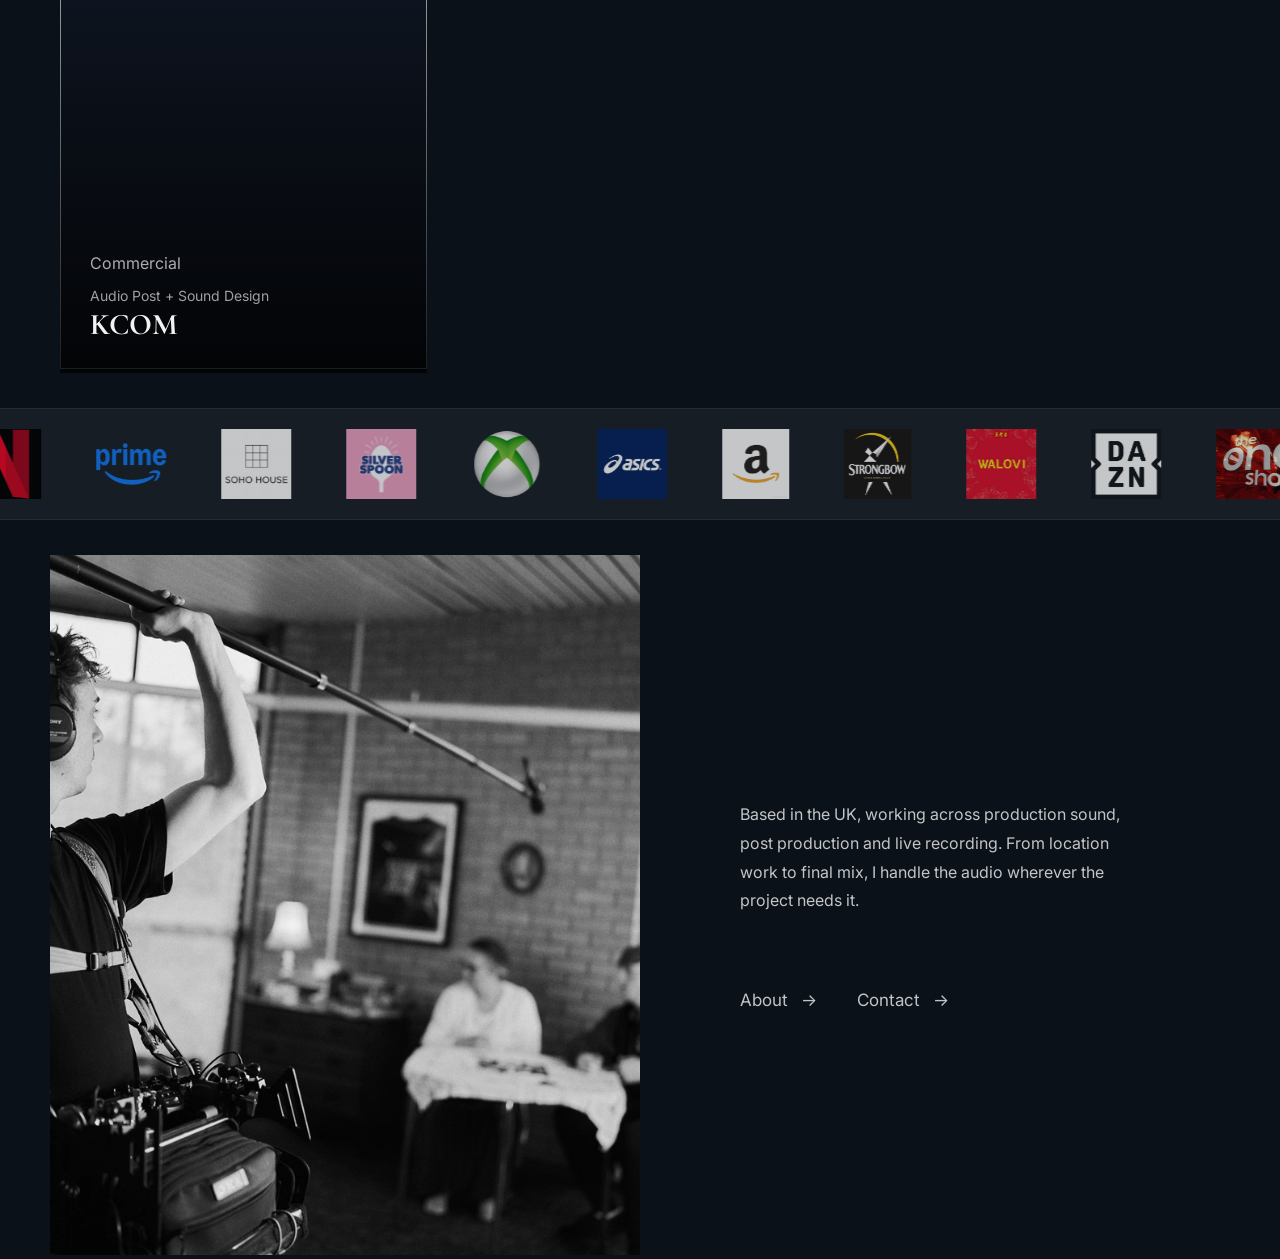
==== commit 44c3d62c: "sizing" ====
--- a/index.html
+++ b/index.html
@@ -146,8 +146,7 @@
     <div class="about-text">
 
       <p>
-        UK-based production audio for commercial campaigns,
-        broadcast television, branded content, and narrative film.
+        Based in the UK, working across production sound, post production and live recording. From location work to final mix, I handle the audio wherever the project needs it.
       </p>
 
 
--- a/css/style.css
+++ b/css/style.css
@@ -648,15 +648,15 @@
 
 .about-preview-links {
   display: flex;
-  gap: 45px;
+  gap: 40px;
   margin-top: 45px;
 }
 
 .about-preview-links a {
   color: #fff;
   text-decoration: none;
-  font-size: 16px;
-  opacity: .7;
+  font-size: 17px;
+  opacity: .75;
   transition: opacity .3s ease;
 }
 
